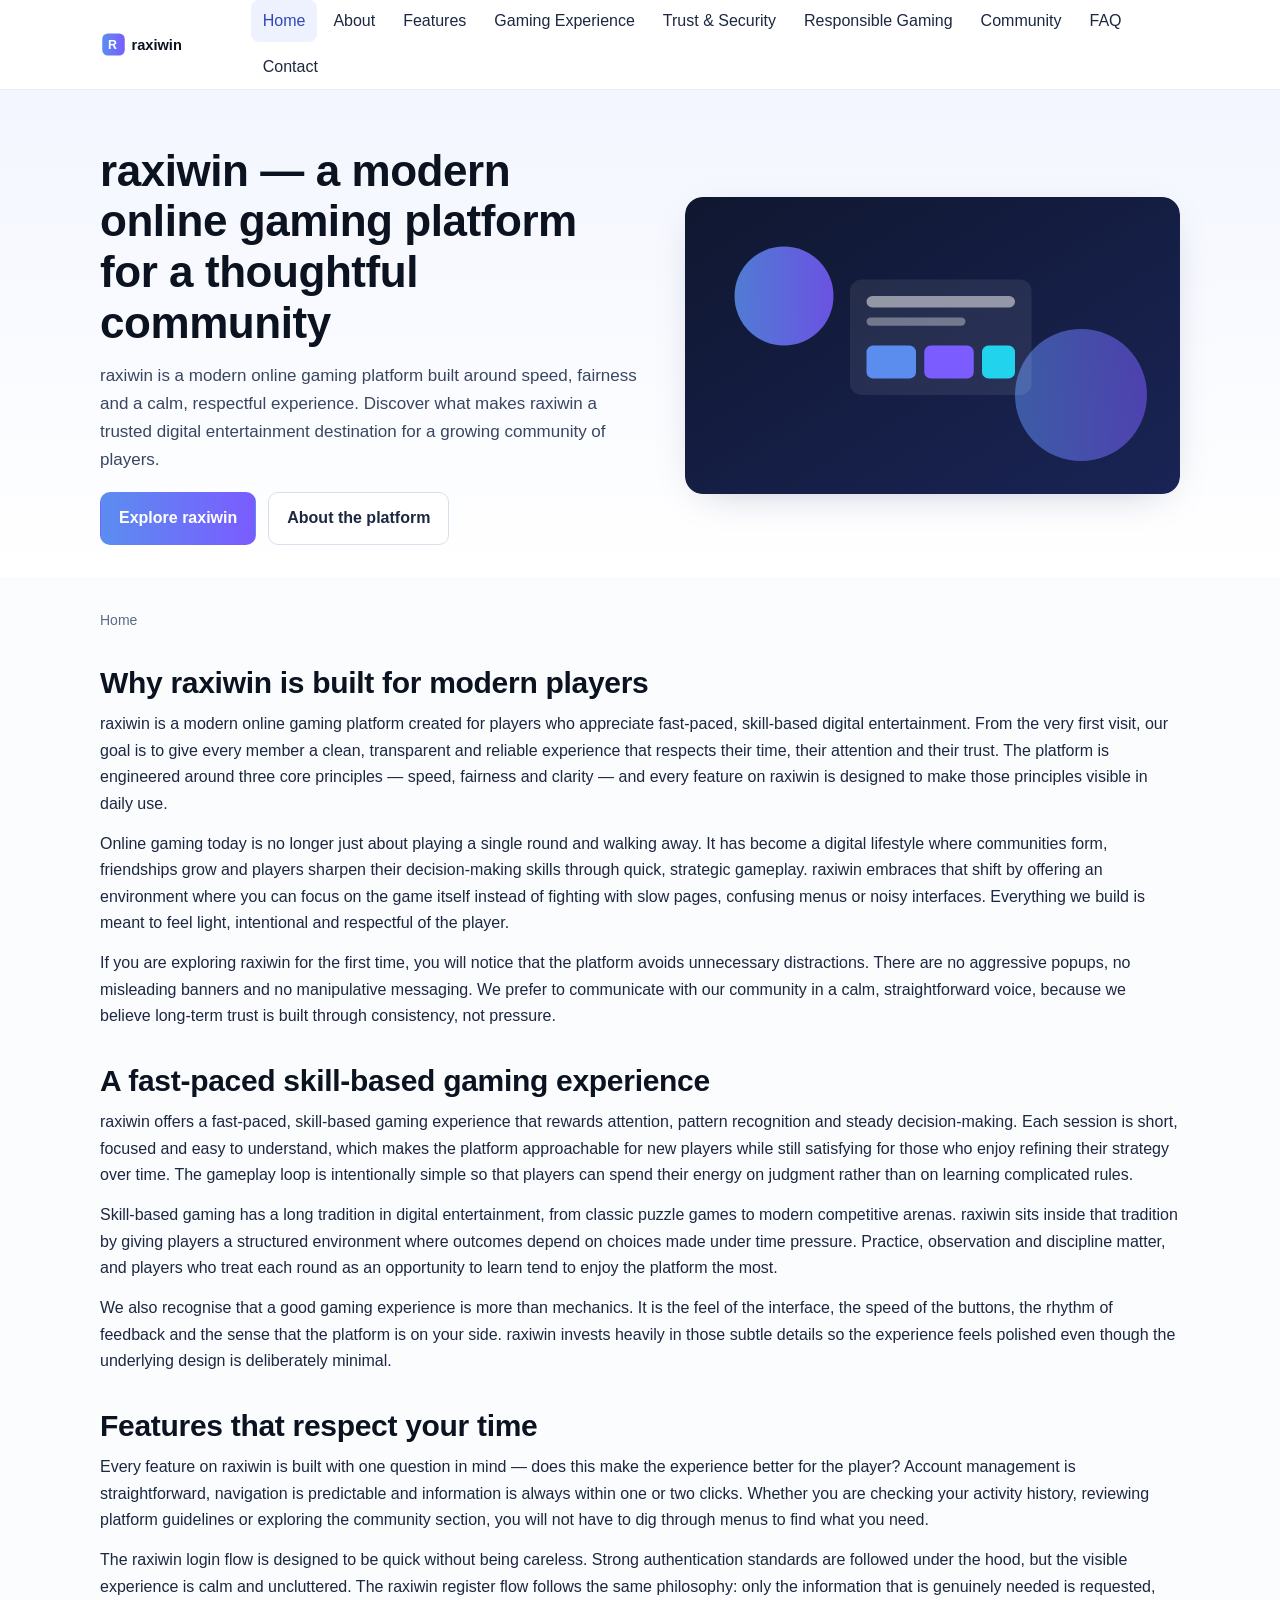
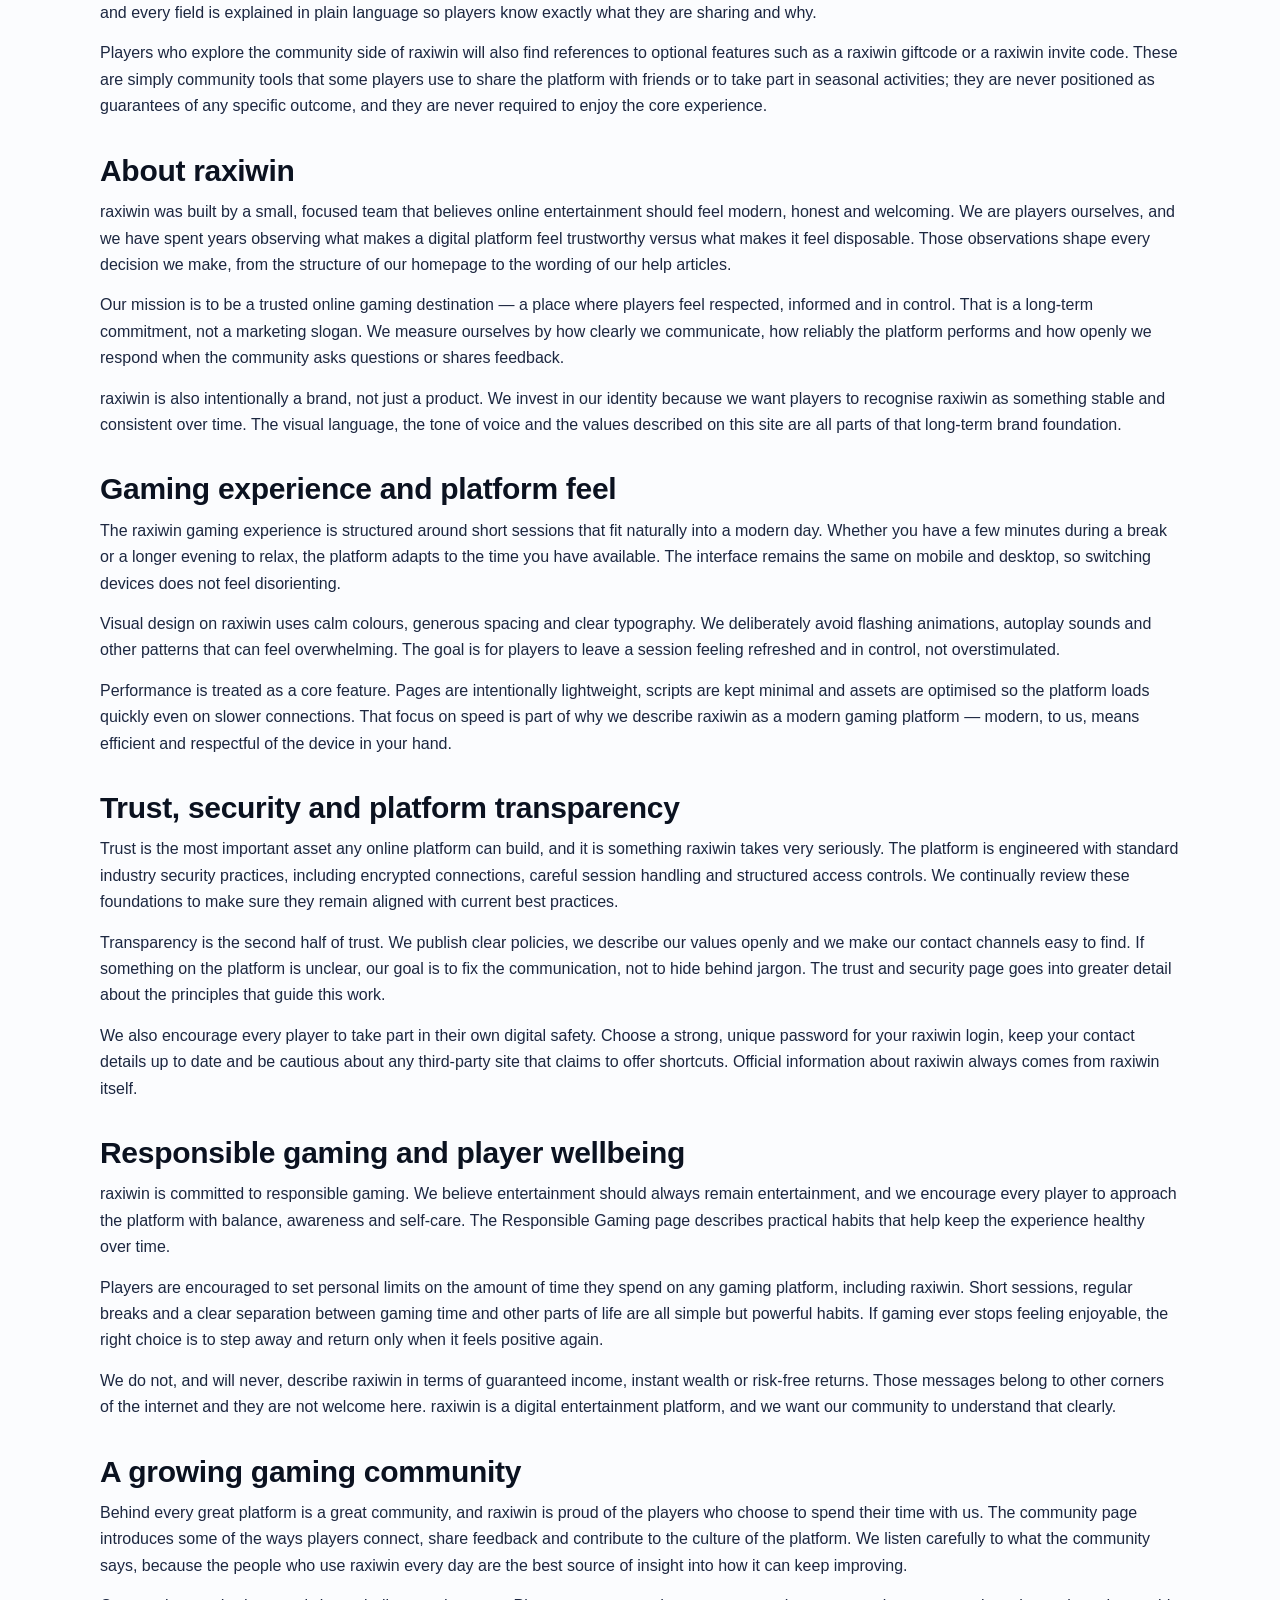
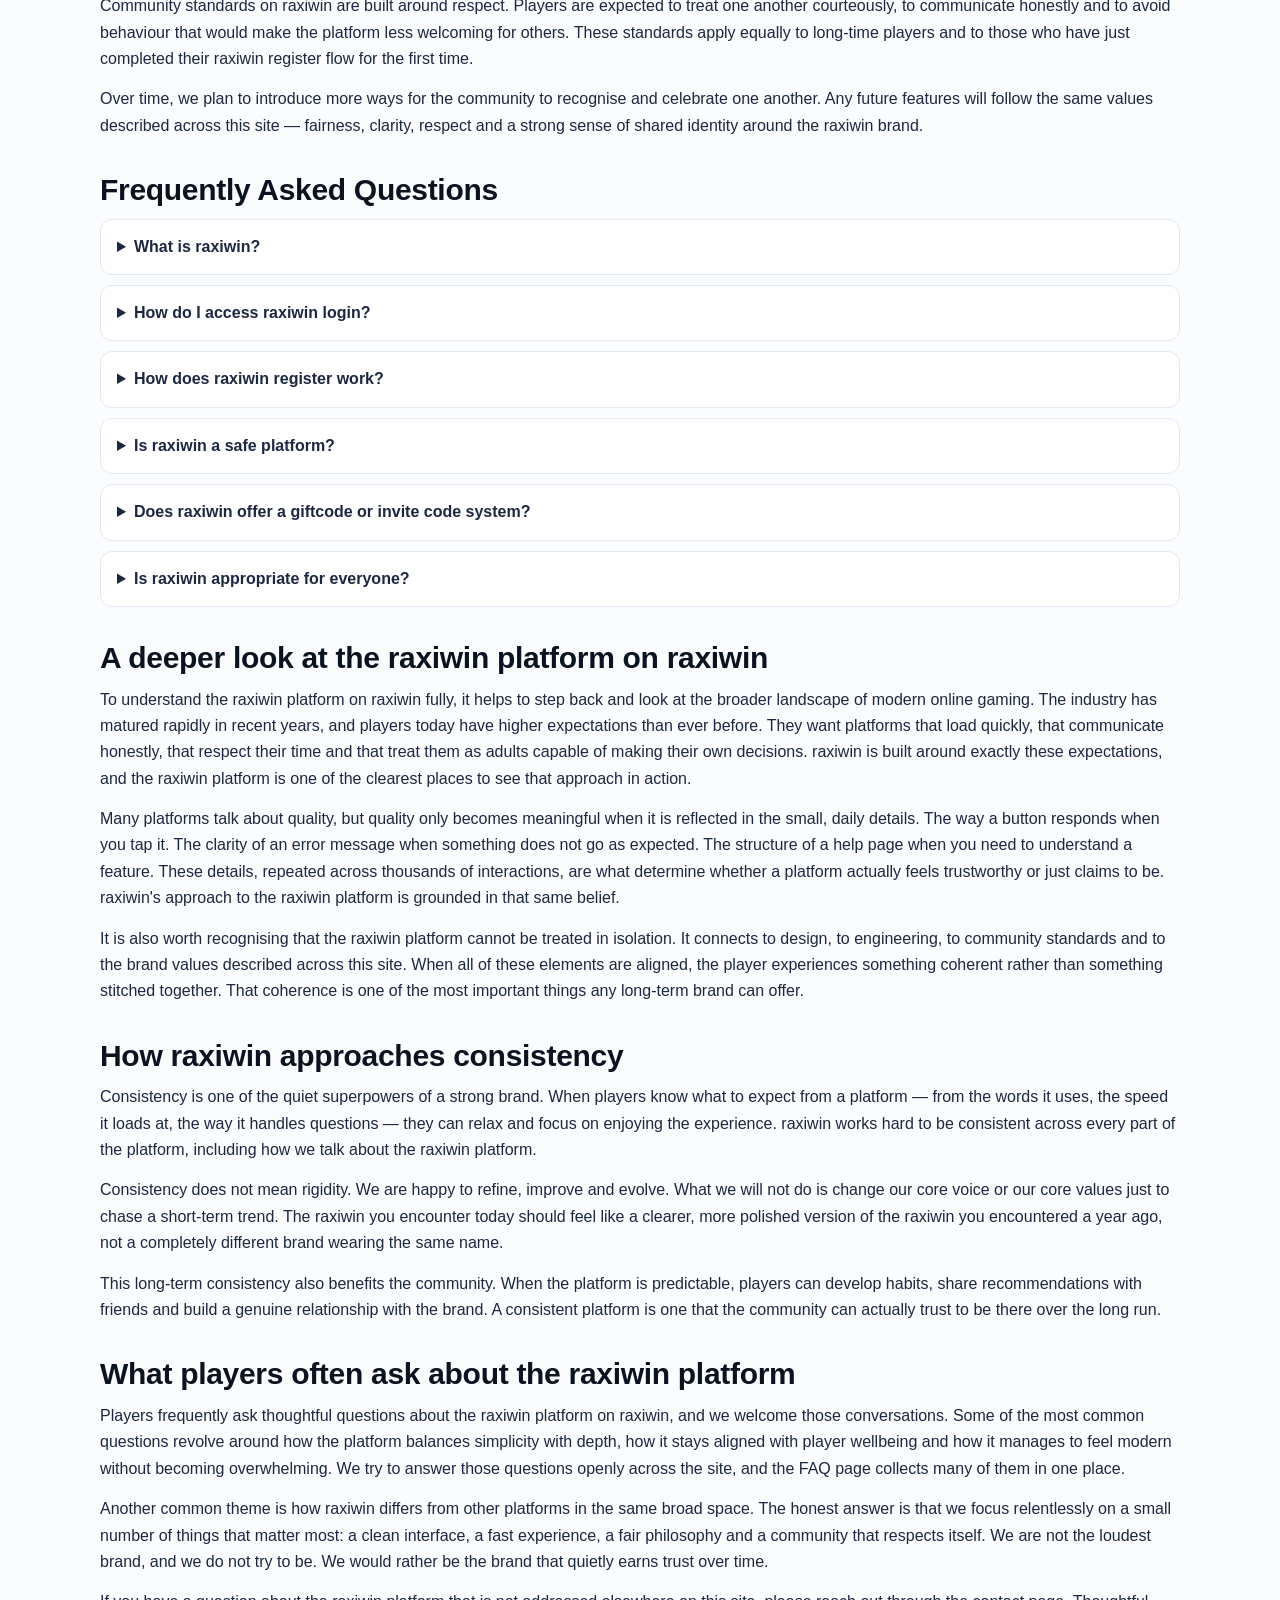
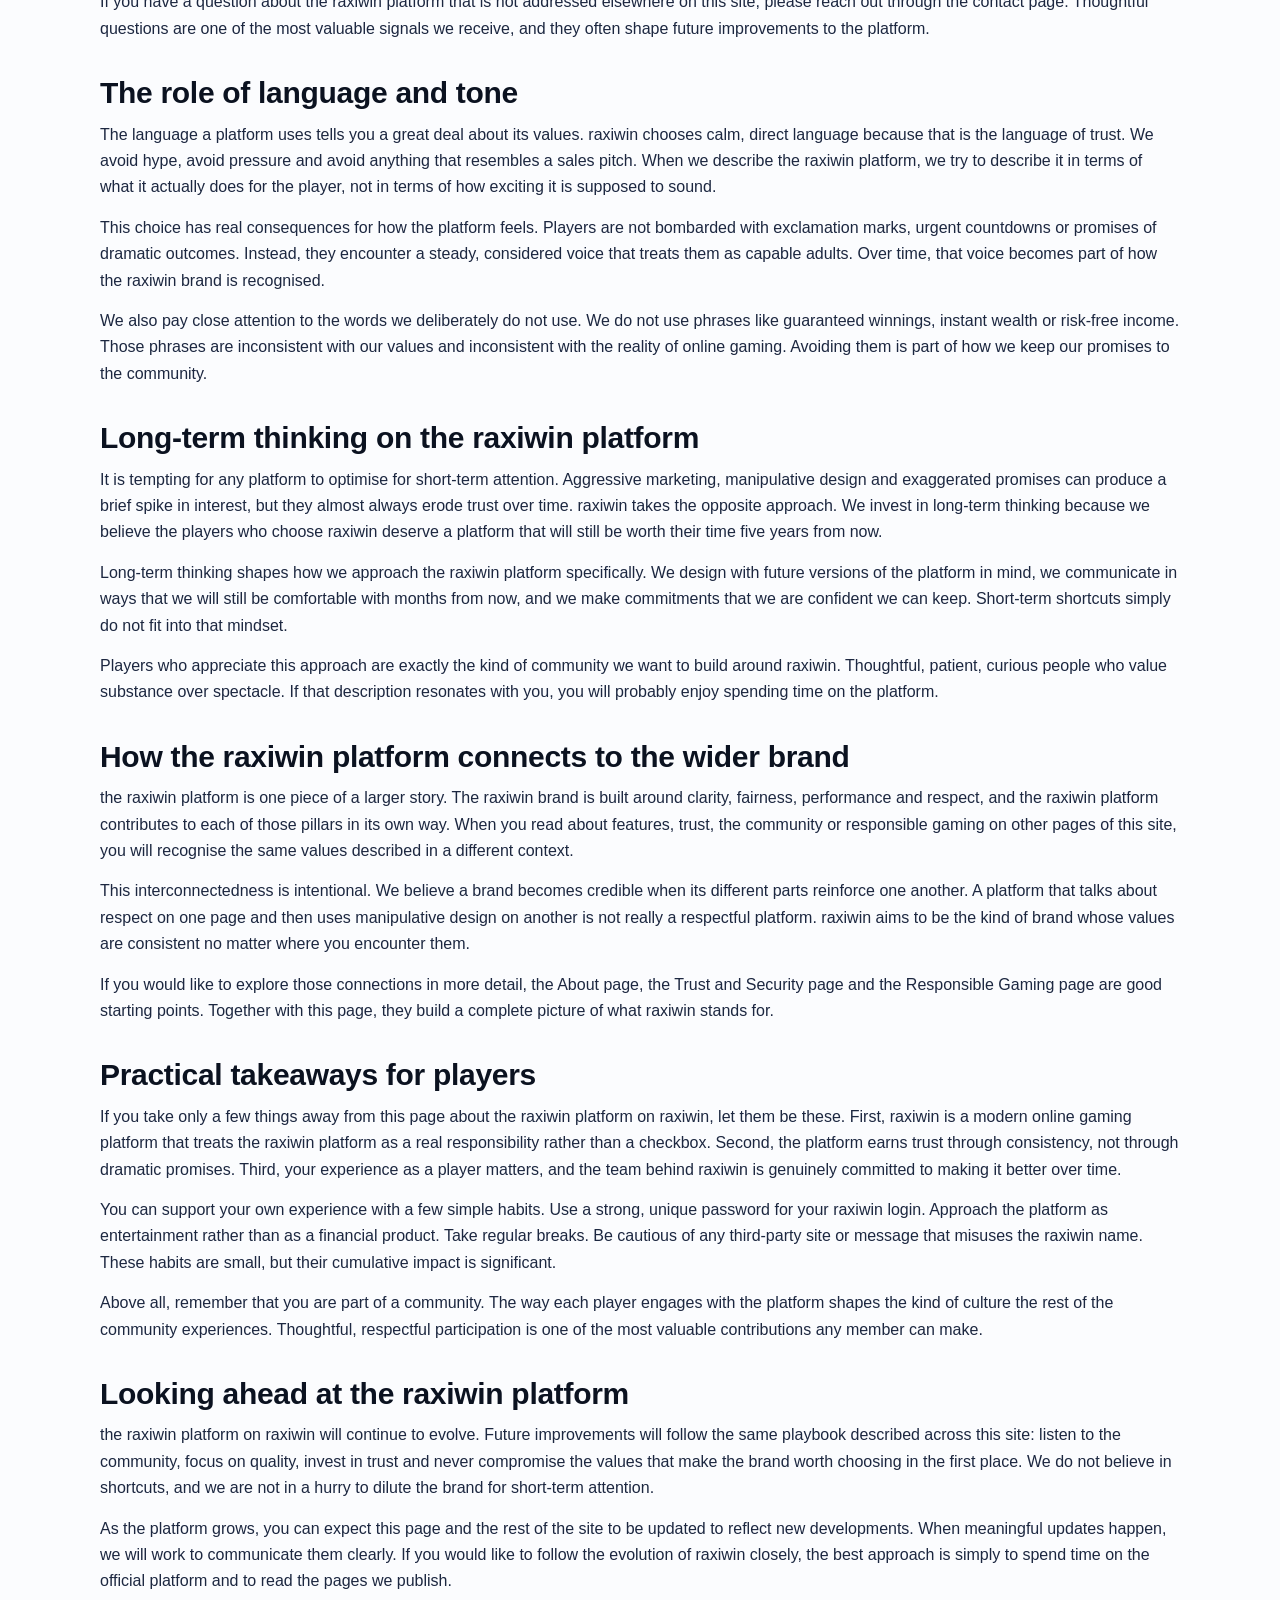
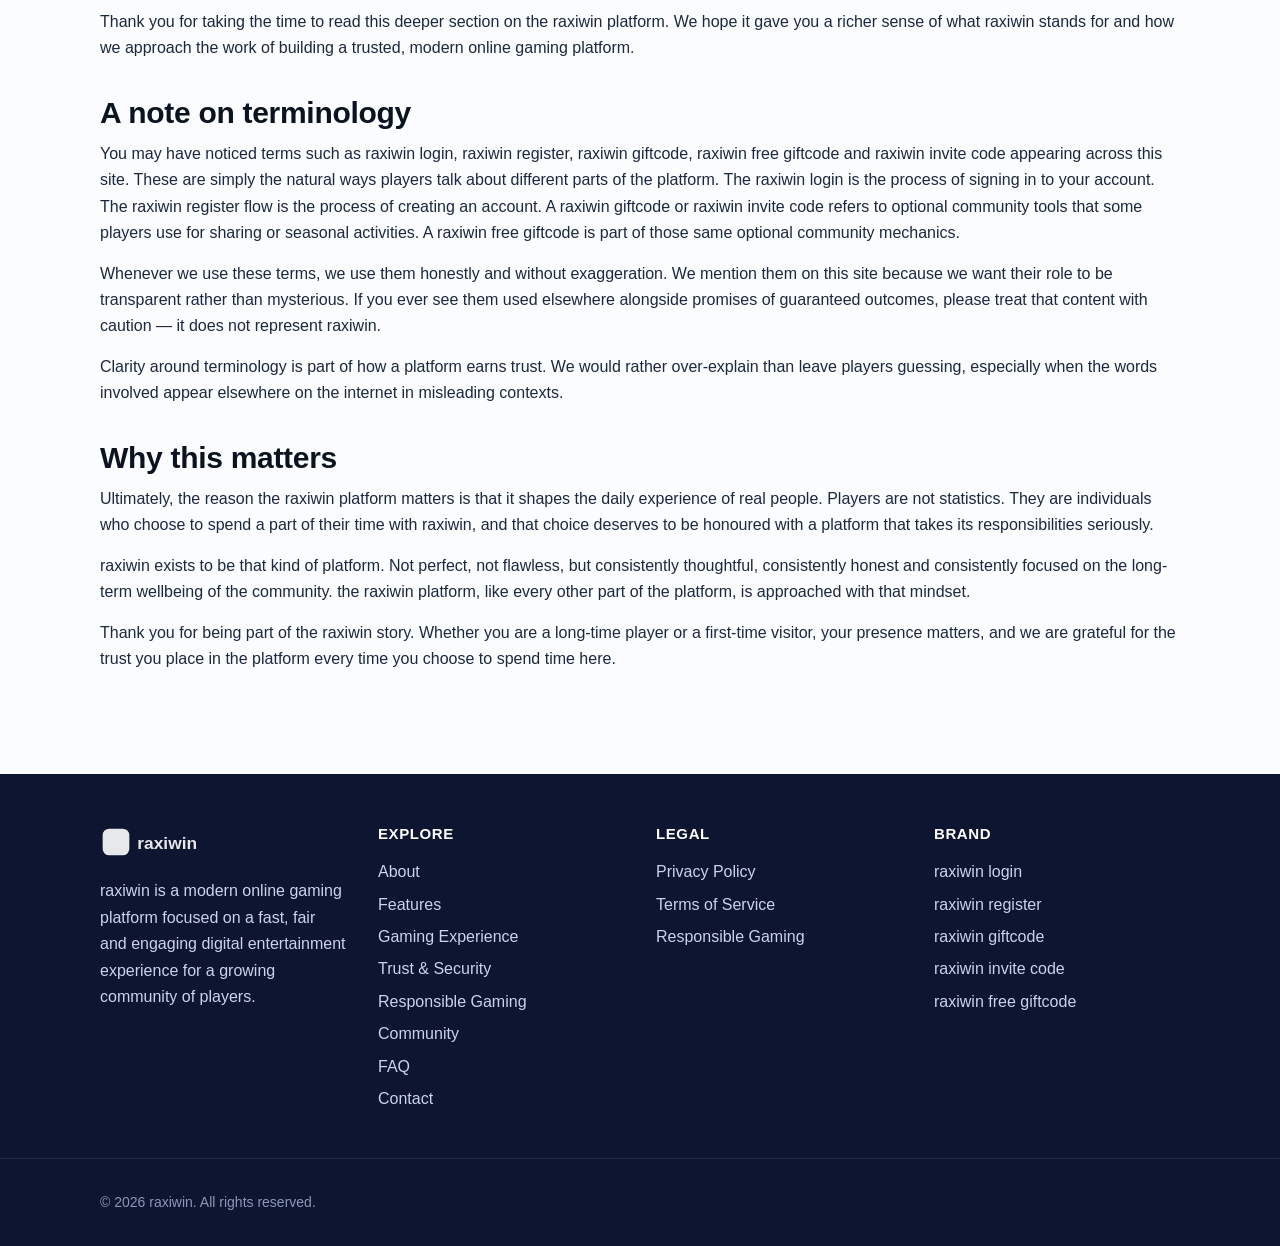
==== index.html @ 39956ffd "Add files via upload" ====
<!doctype html>
<html lang="en">
<head>
<meta charset="utf-8">
<title>raxiwin | Modern Online Gaming Platform & Trusted Community</title>
<meta name="description" content="raxiwin is a modern online gaming platform offering a fast, fair, skill-based digital entertainment experience for a growing community of players.">
<meta name="keywords" content="raxiwin, raxiwin login, raxiwin register, raxiwin free giftcode, raxiwin giftcode, raxiwin invite code">
<meta name="author" content="raxiwin">
<meta name="robots" content="index,follow,max-image-preview:large">
<meta name="theme-color" content="#5b8def">
<meta name="viewport" content="width=device-width,initial-scale=1,viewport-fit=cover">
<link rel="canonical" href="https://raxiwin-login.com/index.html">
<link rel="icon" type="image/svg+xml" href="/assets/favicon.svg">
<link rel="dns-prefetch" href="//raxiwin-login.com">
<link rel="preconnect" href="https://raxiwin-login.com" crossorigin>
<meta property="og:type" content="website">
<meta property="og:site_name" content="raxiwin">
<meta property="og:title" content="raxiwin | Modern Online Gaming Platform & Trusted Community">
<meta property="og:description" content="raxiwin is a modern online gaming platform offering a fast, fair, skill-based digital entertainment experience for a growing community of players.">
<meta property="og:url" content="https://raxiwin-login.com/index.html">
<meta property="og:image" content="https://raxiwin-login.com/assets/hero.svg">
<meta name="twitter:card" content="summary_large_image">
<meta name="twitter:title" content="raxiwin | Modern Online Gaming Platform & Trusted Community">
<meta name="twitter:description" content="raxiwin is a modern online gaming platform offering a fast, fair, skill-based digital entertainment experience for a growing community of players.">
<meta name="twitter:image" content="https://raxiwin-login.com/assets/hero.svg">
<link rel="stylesheet" href="/assets/style.css">
<script type="application/ld+json">{"@context":"https://schema.org","@type":"Organization","name":"raxiwin","url":"https://raxiwin-login.com","logo":"https://raxiwin-login.com/assets/logo.svg","sameAs":["https://raxiwin-login.com"]}</script>
<script type="application/ld+json">{"@context":"https://schema.org","@type":"WebSite","name":"raxiwin","url":"https://raxiwin-login.com"}</script>
<script type="application/ld+json">{"@context":"https://schema.org","@type":"WebPage","name":"raxiwin | Modern Online Gaming Platform & Trusted Community","url":"https://raxiwin-login.com/index.html","description":"raxiwin is a modern online gaming platform offering a fast, fair, skill-based digital entertainment experience for a growing community of players."}</script>
<script type="application/ld+json">{"@context":"https://schema.org","@type":"FAQPage","mainEntity":[{"@type":"Question","name":"What is raxiwin?","acceptedAnswer":{"@type":"Answer","text":"raxiwin is a modern online gaming platform that offers a fast-paced, skill-based digital entertainment experience for a growing community of players."}},{"@type":"Question","name":"How do I access raxiwin login?","acceptedAnswer":{"@type":"Answer","text":"The raxiwin login area is available from the official platform. Always make sure you are visiting the official raxiwin website and never share your login details with anyone."}},{"@type":"Question","name":"How does raxiwin register work?","acceptedAnswer":{"@type":"Answer","text":"The raxiwin register flow asks only for the information needed to create and protect your account. Each field is explained in plain language so you always know what you are sharing."}},{"@type":"Question","name":"Is raxiwin a safe platform?","acceptedAnswer":{"@type":"Answer","text":"raxiwin is built with standard industry security practices, encrypted connections and careful account handling. Our Trust and Security page describes these foundations in more detail."}},{"@type":"Question","name":"Does raxiwin offer a giftcode or invite code system?","acceptedAnswer":{"@type":"Answer","text":"Some community activities reference a raxiwin giftcode or raxiwin invite code. These are optional community tools and are never positioned as guarantees of any outcome."}},{"@type":"Question","name":"Is raxiwin appropriate for everyone?","acceptedAnswer":{"@type":"Answer","text":"raxiwin is intended for adult players who understand that online gaming is a form of entertainment. We strongly support responsible gaming habits."}}]}</script>
</head>
<body><a class="skip" href="#main">Skip to content</a>
<header class="hdr"><div class="wrap">
<a class="brand" href="/index.html" aria-label="raxiwin home"><img src="/assets/logo.svg" width="160" height="40" alt="raxiwin logo"></a>
<nav class="nav" aria-label="Primary"><input id="mtg" type="checkbox" aria-label="Toggle menu"><label for="mtg" class="mb" aria-hidden="true"><span></span><span></span><span></span></label><div class="links"><a href="/index.html" aria-current="page">Home</a><a href="/about.html">About</a><a href="/features.html">Features</a><a href="/gaming-experience.html">Gaming Experience</a><a href="/trust-security.html">Trust & Security</a><a href="/responsible-gaming.html">Responsible Gaming</a><a href="/community.html">Community</a><a href="/faq.html">FAQ</a><a href="/contact.html">Contact</a></div></nav>
</div></header><main id="main"><section class="hero"><div class="wrap hero-grid"><div><h1>raxiwin — a modern online gaming platform for a thoughtful community</h1><p>raxiwin is a modern online gaming platform built around speed, fairness and a calm, respectful experience. Discover what makes raxiwin a trusted digital entertainment destination for a growing community of players.</p><div class="cta"><a class="btn primary" href="/index.html">Explore raxiwin</a><a class="btn ghost" href="/about.html">About the platform</a></div></div><div class="hero-art"><img src="/assets/hero.svg" width="600" height="360" alt="raxiwin online gaming platform" loading="eager" fetchpriority="high"></div></div></section><section class="wrap content"><nav class="bc" aria-label="Breadcrumb"><a href="/index.html">Home</a></nav><script type="application/ld+json">{"@context":"https://schema.org","@type":"BreadcrumbList","itemListElement":[{"@type":"ListItem","position":1,"name":"Home","item":"https://raxiwin-login.com/index.html"}]}</script><h2>Why raxiwin is built for modern players</h2><p>raxiwin is a modern online gaming platform created for players who appreciate fast-paced, skill-based digital entertainment. From the very first visit, our goal is to give every member a clean, transparent and reliable experience that respects their time, their attention and their trust. The platform is engineered around three core principles — speed, fairness and clarity — and every feature on raxiwin is designed to make those principles visible in daily use.</p>
<p>Online gaming today is no longer just about playing a single round and walking away. It has become a digital lifestyle where communities form, friendships grow and players sharpen their decision-making skills through quick, strategic gameplay. raxiwin embraces that shift by offering an environment where you can focus on the game itself instead of fighting with slow pages, confusing menus or noisy interfaces. Everything we build is meant to feel light, intentional and respectful of the player.</p>
<p>If you are exploring raxiwin for the first time, you will notice that the platform avoids unnecessary distractions. There are no aggressive popups, no misleading banners and no manipulative messaging. We prefer to communicate with our community in a calm, straightforward voice, because we believe long-term trust is built through consistency, not pressure.</p><h2>A fast-paced skill-based gaming experience</h2><p>raxiwin offers a fast-paced, skill-based gaming experience that rewards attention, pattern recognition and steady decision-making. Each session is short, focused and easy to understand, which makes the platform approachable for new players while still satisfying for those who enjoy refining their strategy over time. The gameplay loop is intentionally simple so that players can spend their energy on judgment rather than on learning complicated rules.</p>
<p>Skill-based gaming has a long tradition in digital entertainment, from classic puzzle games to modern competitive arenas. raxiwin sits inside that tradition by giving players a structured environment where outcomes depend on choices made under time pressure. Practice, observation and discipline matter, and players who treat each round as an opportunity to learn tend to enjoy the platform the most.</p>
<p>We also recognise that a good gaming experience is more than mechanics. It is the feel of the interface, the speed of the buttons, the rhythm of feedback and the sense that the platform is on your side. raxiwin invests heavily in those subtle details so the experience feels polished even though the underlying design is deliberately minimal.</p><h2>Features that respect your time</h2><p>Every feature on raxiwin is built with one question in mind — does this make the experience better for the player? Account management is straightforward, navigation is predictable and information is always within one or two clicks. Whether you are checking your activity history, reviewing platform guidelines or exploring the community section, you will not have to dig through menus to find what you need.</p>
<p>The raxiwin login flow is designed to be quick without being careless. Strong authentication standards are followed under the hood, but the visible experience is calm and uncluttered. The raxiwin register flow follows the same philosophy: only the information that is genuinely needed is requested, and every field is explained in plain language so players know exactly what they are sharing and why.</p>
<p>Players who explore the community side of raxiwin will also find references to optional features such as a raxiwin giftcode or a raxiwin invite code. These are simply community tools that some players use to share the platform with friends or to take part in seasonal activities; they are never positioned as guarantees of any specific outcome, and they are never required to enjoy the core experience.</p><h2>About raxiwin</h2><p>raxiwin was built by a small, focused team that believes online entertainment should feel modern, honest and welcoming. We are players ourselves, and we have spent years observing what makes a digital platform feel trustworthy versus what makes it feel disposable. Those observations shape every decision we make, from the structure of our homepage to the wording of our help articles.</p>
<p>Our mission is to be a trusted online gaming destination — a place where players feel respected, informed and in control. That is a long-term commitment, not a marketing slogan. We measure ourselves by how clearly we communicate, how reliably the platform performs and how openly we respond when the community asks questions or shares feedback.</p>
<p>raxiwin is also intentionally a brand, not just a product. We invest in our identity because we want players to recognise raxiwin as something stable and consistent over time. The visual language, the tone of voice and the values described on this site are all parts of that long-term brand foundation.</p><h2>Gaming experience and platform feel</h2><p>The raxiwin gaming experience is structured around short sessions that fit naturally into a modern day. Whether you have a few minutes during a break or a longer evening to relax, the platform adapts to the time you have available. The interface remains the same on mobile and desktop, so switching devices does not feel disorienting.</p>
<p>Visual design on raxiwin uses calm colours, generous spacing and clear typography. We deliberately avoid flashing animations, autoplay sounds and other patterns that can feel overwhelming. The goal is for players to leave a session feeling refreshed and in control, not overstimulated.</p>
<p>Performance is treated as a core feature. Pages are intentionally lightweight, scripts are kept minimal and assets are optimised so the platform loads quickly even on slower connections. That focus on speed is part of why we describe raxiwin as a modern gaming platform — modern, to us, means efficient and respectful of the device in your hand.</p><h2>Trust, security and platform transparency</h2><p>Trust is the most important asset any online platform can build, and it is something raxiwin takes very seriously. The platform is engineered with standard industry security practices, including encrypted connections, careful session handling and structured access controls. We continually review these foundations to make sure they remain aligned with current best practices.</p>
<p>Transparency is the second half of trust. We publish clear policies, we describe our values openly and we make our contact channels easy to find. If something on the platform is unclear, our goal is to fix the communication, not to hide behind jargon. The trust and security page goes into greater detail about the principles that guide this work.</p>
<p>We also encourage every player to take part in their own digital safety. Choose a strong, unique password for your raxiwin login, keep your contact details up to date and be cautious about any third-party site that claims to offer shortcuts. Official information about raxiwin always comes from raxiwin itself.</p><h2>Responsible gaming and player wellbeing</h2><p>raxiwin is committed to responsible gaming. We believe entertainment should always remain entertainment, and we encourage every player to approach the platform with balance, awareness and self-care. The Responsible Gaming page describes practical habits that help keep the experience healthy over time.</p>
<p>Players are encouraged to set personal limits on the amount of time they spend on any gaming platform, including raxiwin. Short sessions, regular breaks and a clear separation between gaming time and other parts of life are all simple but powerful habits. If gaming ever stops feeling enjoyable, the right choice is to step away and return only when it feels positive again.</p>
<p>We do not, and will never, describe raxiwin in terms of guaranteed income, instant wealth or risk-free returns. Those messages belong to other corners of the internet and they are not welcome here. raxiwin is a digital entertainment platform, and we want our community to understand that clearly.</p><h2>A growing gaming community</h2><p>Behind every great platform is a great community, and raxiwin is proud of the players who choose to spend their time with us. The community page introduces some of the ways players connect, share feedback and contribute to the culture of the platform. We listen carefully to what the community says, because the people who use raxiwin every day are the best source of insight into how it can keep improving.</p>
<p>Community standards on raxiwin are built around respect. Players are expected to treat one another courteously, to communicate honestly and to avoid behaviour that would make the platform less welcoming for others. These standards apply equally to long-time players and to those who have just completed their raxiwin register flow for the first time.</p>
<p>Over time, we plan to introduce more ways for the community to recognise and celebrate one another. Any future features will follow the same values described across this site — fairness, clarity, respect and a strong sense of shared identity around the raxiwin brand.</p><h2>Frequently Asked Questions</h2><div class="faq"><details><summary>What is raxiwin?</summary><p>raxiwin is a modern online gaming platform that offers a fast-paced, skill-based digital entertainment experience for a growing community of players.</p></details><details><summary>How do I access raxiwin login?</summary><p>The raxiwin login area is available from the official platform. Always make sure you are visiting the official raxiwin website and never share your login details with anyone.</p></details><details><summary>How does raxiwin register work?</summary><p>The raxiwin register flow asks only for the information needed to create and protect your account. Each field is explained in plain language so you always know what you are sharing.</p></details><details><summary>Is raxiwin a safe platform?</summary><p>raxiwin is built with standard industry security practices, encrypted connections and careful account handling. Our Trust and Security page describes these foundations in more detail.</p></details><details><summary>Does raxiwin offer a giftcode or invite code system?</summary><p>Some community activities reference a raxiwin giftcode or raxiwin invite code. These are optional community tools and are never positioned as guarantees of any outcome.</p></details><details><summary>Is raxiwin appropriate for everyone?</summary><p>raxiwin is intended for adult players who understand that online gaming is a form of entertainment. We strongly support responsible gaming habits.</p></details></div><h2>A deeper look at the raxiwin platform on raxiwin</h2><p>To understand the raxiwin platform on raxiwin fully, it helps to step back and look at the broader landscape of modern online gaming. The industry has matured rapidly in recent years, and players today have higher expectations than ever before. They want platforms that load quickly, that communicate honestly, that respect their time and that treat them as adults capable of making their own decisions. raxiwin is built around exactly these expectations, and the raxiwin platform is one of the clearest places to see that approach in action.</p>
<p>Many platforms talk about quality, but quality only becomes meaningful when it is reflected in the small, daily details. The way a button responds when you tap it. The clarity of an error message when something does not go as expected. The structure of a help page when you need to understand a feature. These details, repeated across thousands of interactions, are what determine whether a platform actually feels trustworthy or just claims to be. raxiwin's approach to the raxiwin platform is grounded in that same belief.</p>
<p>It is also worth recognising that the raxiwin platform cannot be treated in isolation. It connects to design, to engineering, to community standards and to the brand values described across this site. When all of these elements are aligned, the player experiences something coherent rather than something stitched together. That coherence is one of the most important things any long-term brand can offer.</p>
<h2>How raxiwin approaches consistency</h2><p>Consistency is one of the quiet superpowers of a strong brand. When players know what to expect from a platform — from the words it uses, the speed it loads at, the way it handles questions — they can relax and focus on enjoying the experience. raxiwin works hard to be consistent across every part of the platform, including how we talk about the raxiwin platform.</p>
<p>Consistency does not mean rigidity. We are happy to refine, improve and evolve. What we will not do is change our core voice or our core values just to chase a short-term trend. The raxiwin you encounter today should feel like a clearer, more polished version of the raxiwin you encountered a year ago, not a completely different brand wearing the same name.</p>
<p>This long-term consistency also benefits the community. When the platform is predictable, players can develop habits, share recommendations with friends and build a genuine relationship with the brand. A consistent platform is one that the community can actually trust to be there over the long run.</p>
<h2>What players often ask about the raxiwin platform</h2><p>Players frequently ask thoughtful questions about the raxiwin platform on raxiwin, and we welcome those conversations. Some of the most common questions revolve around how the platform balances simplicity with depth, how it stays aligned with player wellbeing and how it manages to feel modern without becoming overwhelming. We try to answer those questions openly across the site, and the FAQ page collects many of them in one place.</p>
<p>Another common theme is how raxiwin differs from other platforms in the same broad space. The honest answer is that we focus relentlessly on a small number of things that matter most: a clean interface, a fast experience, a fair philosophy and a community that respects itself. We are not the loudest brand, and we do not try to be. We would rather be the brand that quietly earns trust over time.</p>
<p>If you have a question about the raxiwin platform that is not addressed elsewhere on this site, please reach out through the contact page. Thoughtful questions are one of the most valuable signals we receive, and they often shape future improvements to the platform.</p>
<h2>The role of language and tone</h2><p>The language a platform uses tells you a great deal about its values. raxiwin chooses calm, direct language because that is the language of trust. We avoid hype, avoid pressure and avoid anything that resembles a sales pitch. When we describe the raxiwin platform, we try to describe it in terms of what it actually does for the player, not in terms of how exciting it is supposed to sound.</p>
<p>This choice has real consequences for how the platform feels. Players are not bombarded with exclamation marks, urgent countdowns or promises of dramatic outcomes. Instead, they encounter a steady, considered voice that treats them as capable adults. Over time, that voice becomes part of how the raxiwin brand is recognised.</p>
<p>We also pay close attention to the words we deliberately do not use. We do not use phrases like guaranteed winnings, instant wealth or risk-free income. Those phrases are inconsistent with our values and inconsistent with the reality of online gaming. Avoiding them is part of how we keep our promises to the community.</p>
<h2>Long-term thinking on the raxiwin platform</h2><p>It is tempting for any platform to optimise for short-term attention. Aggressive marketing, manipulative design and exaggerated promises can produce a brief spike in interest, but they almost always erode trust over time. raxiwin takes the opposite approach. We invest in long-term thinking because we believe the players who choose raxiwin deserve a platform that will still be worth their time five years from now.</p>
<p>Long-term thinking shapes how we approach the raxiwin platform specifically. We design with future versions of the platform in mind, we communicate in ways that we will still be comfortable with months from now, and we make commitments that we are confident we can keep. Short-term shortcuts simply do not fit into that mindset.</p>
<p>Players who appreciate this approach are exactly the kind of community we want to build around raxiwin. Thoughtful, patient, curious people who value substance over spectacle. If that description resonates with you, you will probably enjoy spending time on the platform.</p>
<h2>How the raxiwin platform connects to the wider brand</h2><p>the raxiwin platform is one piece of a larger story. The raxiwin brand is built around clarity, fairness, performance and respect, and the raxiwin platform contributes to each of those pillars in its own way. When you read about features, trust, the community or responsible gaming on other pages of this site, you will recognise the same values described in a different context.</p>
<p>This interconnectedness is intentional. We believe a brand becomes credible when its different parts reinforce one another. A platform that talks about respect on one page and then uses manipulative design on another is not really a respectful platform. raxiwin aims to be the kind of brand whose values are consistent no matter where you encounter them.</p>
<p>If you would like to explore those connections in more detail, the About page, the Trust and Security page and the Responsible Gaming page are good starting points. Together with this page, they build a complete picture of what raxiwin stands for.</p>
<h2>Practical takeaways for players</h2><p>If you take only a few things away from this page about the raxiwin platform on raxiwin, let them be these. First, raxiwin is a modern online gaming platform that treats the raxiwin platform as a real responsibility rather than a checkbox. Second, the platform earns trust through consistency, not through dramatic promises. Third, your experience as a player matters, and the team behind raxiwin is genuinely committed to making it better over time.</p>
<p>You can support your own experience with a few simple habits. Use a strong, unique password for your raxiwin login. Approach the platform as entertainment rather than as a financial product. Take regular breaks. Be cautious of any third-party site or message that misuses the raxiwin name. These habits are small, but their cumulative impact is significant.</p>
<p>Above all, remember that you are part of a community. The way each player engages with the platform shapes the kind of culture the rest of the community experiences. Thoughtful, respectful participation is one of the most valuable contributions any member can make.</p>
<h2>Looking ahead at the raxiwin platform</h2><p>the raxiwin platform on raxiwin will continue to evolve. Future improvements will follow the same playbook described across this site: listen to the community, focus on quality, invest in trust and never compromise the values that make the brand worth choosing in the first place. We do not believe in shortcuts, and we are not in a hurry to dilute the brand for short-term attention.</p>
<p>As the platform grows, you can expect this page and the rest of the site to be updated to reflect new developments. When meaningful updates happen, we will work to communicate them clearly. If you would like to follow the evolution of raxiwin closely, the best approach is simply to spend time on the official platform and to read the pages we publish.</p>
<p>Thank you for taking the time to read this deeper section on the raxiwin platform. We hope it gave you a richer sense of what raxiwin stands for and how we approach the work of building a trusted, modern online gaming platform.</p>
<h2>A note on terminology</h2><p>You may have noticed terms such as raxiwin login, raxiwin register, raxiwin giftcode, raxiwin free giftcode and raxiwin invite code appearing across this site. These are simply the natural ways players talk about different parts of the platform. The raxiwin login is the process of signing in to your account. The raxiwin register flow is the process of creating an account. A raxiwin giftcode or raxiwin invite code refers to optional community tools that some players use for sharing or seasonal activities. A raxiwin free giftcode is part of those same optional community mechanics.</p>
<p>Whenever we use these terms, we use them honestly and without exaggeration. We mention them on this site because we want their role to be transparent rather than mysterious. If you ever see them used elsewhere alongside promises of guaranteed outcomes, please treat that content with caution — it does not represent raxiwin.</p>
<p>Clarity around terminology is part of how a platform earns trust. We would rather over-explain than leave players guessing, especially when the words involved appear elsewhere on the internet in misleading contexts.</p>
<h2>Why this matters</h2><p>Ultimately, the reason the raxiwin platform matters is that it shapes the daily experience of real people. Players are not statistics. They are individuals who choose to spend a part of their time with raxiwin, and that choice deserves to be honoured with a platform that takes its responsibilities seriously.</p>
<p>raxiwin exists to be that kind of platform. Not perfect, not flawless, but consistently thoughtful, consistently honest and consistently focused on the long-term wellbeing of the community. the raxiwin platform, like every other part of the platform, is approached with that mindset.</p>
<p>Thank you for being part of the raxiwin story. Whether you are a long-time player or a first-time visitor, your presence matters, and we are grateful for the trust you place in the platform every time you choose to spend time here.</p></section></main><footer class="ftr"><div class="wrap">
<div class="fcol"><img src="/assets/logo.svg" width="160" height="40" alt="raxiwin logo"><p>raxiwin is a modern online gaming platform focused on a fast, fair and engaging digital entertainment experience for a growing community of players.</p></div>
<div class="fcol"><h3>Explore</h3><ul><li><a href="/about.html">About</a></li><li><a href="/features.html">Features</a></li><li><a href="/gaming-experience.html">Gaming Experience</a></li><li><a href="/trust-security.html">Trust & Security</a></li><li><a href="/responsible-gaming.html">Responsible Gaming</a></li><li><a href="/community.html">Community</a></li><li><a href="/faq.html">FAQ</a></li><li><a href="/contact.html">Contact</a></li></ul></div>
<div class="fcol"><h3>Legal</h3><ul><li><a href="/privacy.html">Privacy Policy</a></li><li><a href="/terms.html">Terms of Service</a></li><li><a href="/responsible-gaming.html">Responsible Gaming</a></li></ul></div>
<div class="fcol"><h3>Brand</h3><ul><li>raxiwin login</li><li>raxiwin register</li><li>raxiwin giftcode</li><li>raxiwin invite code</li><li>raxiwin free giftcode</li></ul></div>
</div><div class="cpy"><div class="wrap"><p>© <span id="y">2026</span> raxiwin. All rights reserved.</p></div></div></footer>
<script src="/assets/app.js" defer></script>
</body></html>
---- assets/style.css ----
*{box-sizing:border-box}html{-webkit-text-size-adjust:100%}body{margin:0;font:16px/1.65 -apple-system,BlinkMacSystemFont,"Segoe UI",Roboto,Helvetica,Arial,sans-serif;color:#0b1220;background:#fbfcfe}
.wrap{max-width:1120px;margin:0 auto;padding:0 20px}
a{color:#3057d3;text-decoration:none}a:hover{text-decoration:underline}
img,svg{max-width:100%;height:auto;display:block}
.skip{position:absolute;left:-9999px;top:0}.skip:focus{left:8px;top:8px;background:#fff;padding:8px 12px;border:2px solid #5b8def;border-radius:8px;z-index:100}
.hdr{position:sticky;top:0;background:#fffffff2;backdrop-filter:saturate(180%) blur(8px);border-bottom:1px solid #e8ecf3;z-index:50}
.hdr .wrap{display:flex;align-items:center;justify-content:space-between;min-height:64px;gap:16px}
.brand img{width:140px;height:auto}
.nav .links{display:flex;flex-wrap:wrap;gap:4px}
.nav a{padding:8px 12px;border-radius:8px;color:#1c2740;font-weight:500}
.nav a[aria-current="page"]{background:#eef2ff;color:#3046b8}
.nav a:hover{background:#f1f4fa;text-decoration:none}
#mtg{display:none}.mb{display:none}
@media(max-width:860px){.mb{display:flex;flex-direction:column;gap:5px;cursor:pointer;padding:8px;border:1px solid #e2e7f0;border-radius:8px}.mb span{width:22px;height:2px;background:#1c2740;display:block}.nav .links{display:none;position:absolute;left:0;right:0;top:64px;background:#fff;border-bottom:1px solid #e8ecf3;flex-direction:column;padding:12px 20px}#mtg:checked~.links{display:flex}}
.hero{background:linear-gradient(180deg,#f3f6ff 0,#fff 100%);padding:56px 0 32px}
.hero-grid{display:grid;grid-template-columns:1.1fr 1fr;gap:40px;align-items:center}
@media(max-width:860px){.hero-grid{grid-template-columns:1fr}}
.hero h1{font-size:clamp(28px,4vw,44px);line-height:1.15;margin:0 0 14px;letter-spacing:-.01em}
.hero p{font-size:17px;color:#3a4660;margin:0 0 14px}
.cta{display:flex;gap:12px;flex-wrap:wrap;margin-top:18px}
.btn{display:inline-block;padding:12px 18px;border-radius:10px;font-weight:600;border:1px solid transparent}
.btn.primary{background:linear-gradient(90deg,#5b8def,#7a5cff);color:#fff}
.btn.primary:hover{filter:brightness(1.05);text-decoration:none}
.btn.ghost{background:#fff;border-color:#d8dfee;color:#1c2740}
.btn.ghost:hover{background:#f4f7fd;text-decoration:none}
.hero-art img{width:100%;height:auto;border-radius:18px;box-shadow:0 10px 40px -20px rgba(20,30,80,.35)}
.content{padding:24px 20px 56px}
.content h2{font-size:clamp(22px,2.4vw,30px);margin:32px 0 10px;line-height:1.25;letter-spacing:-.01em}
.content p{margin:0 0 14px;color:#1c2740}
.bc{font-size:14px;color:#5c6a85;margin:8px 0 18px}
.bc a{color:#5c6a85}
.faq details{border:1px solid #e3e8f2;border-radius:12px;padding:14px 16px;margin:10px 0;background:#fff}
.faq summary{cursor:pointer;font-weight:600;color:#1c2740}
.faq p{margin:10px 0 0;color:#3a4660}
.ftr{background:#0e1530;color:#cbd3eb;padding:48px 0 0;margin-top:32px}
.ftr .wrap{display:grid;grid-template-columns:repeat(4,1fr);gap:32px}
@media(max-width:860px){.ftr .wrap{grid-template-columns:1fr 1fr}.ftr .wrap>.fcol:first-child{grid-column:1/-1}}
.ftr h3{color:#fff;font-size:15px;letter-spacing:.04em;text-transform:uppercase;margin:0 0 12px}
.ftr a{color:#cbd3eb}.ftr a:hover{color:#fff}
.ftr ul{list-style:none;padding:0;margin:0}.ftr li{margin:6px 0}
.ftr img{filter:brightness(0) invert(1);opacity:.9}
.cpy{border-top:1px solid #1d2747;margin-top:40px;padding:18px 0;font-size:14px;color:#8c97b8}
.grid3{display:grid;grid-template-columns:repeat(3,1fr);gap:18px;margin:18px 0}
@media(max-width:860px){.grid3{grid-template-columns:1fr}}
.card{background:#fff;border:1px solid #e6ebf5;border-radius:14px;padding:18px}
.card h3{margin:0 0 6px;font-size:18px}
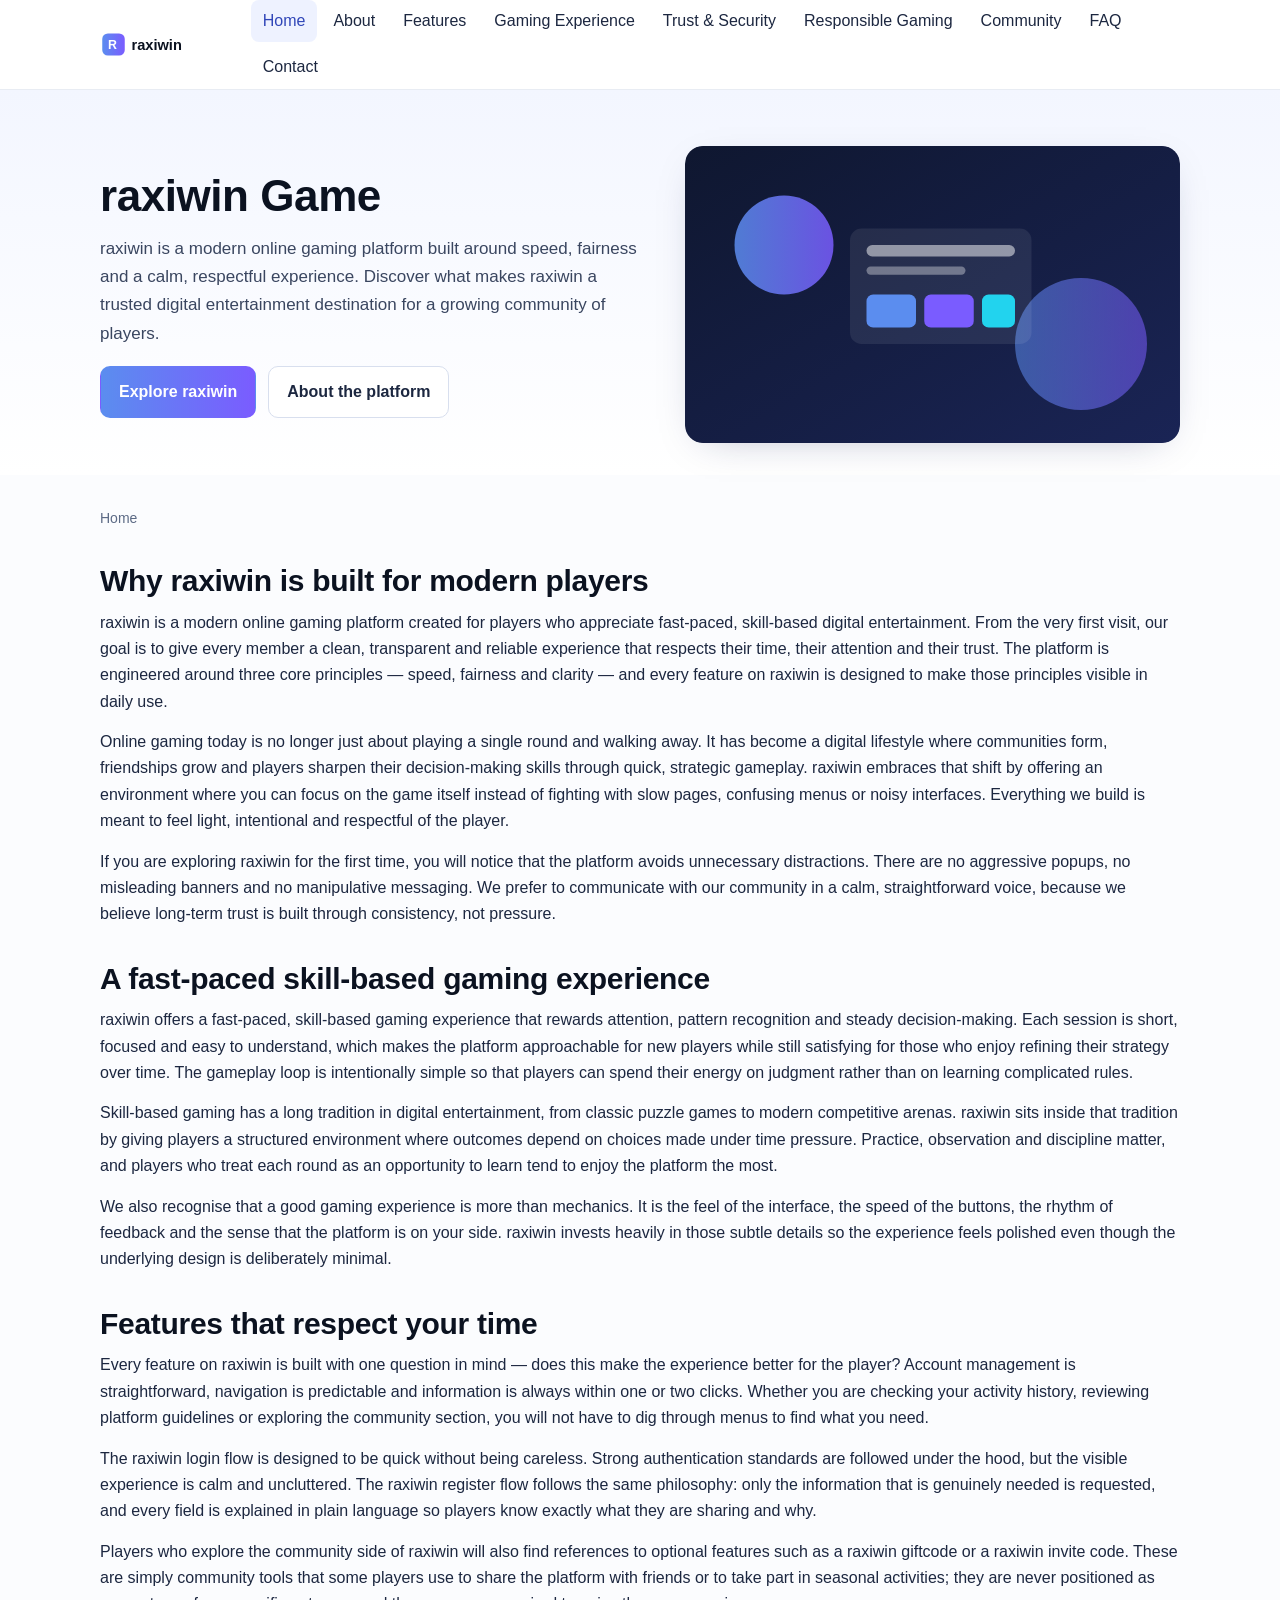
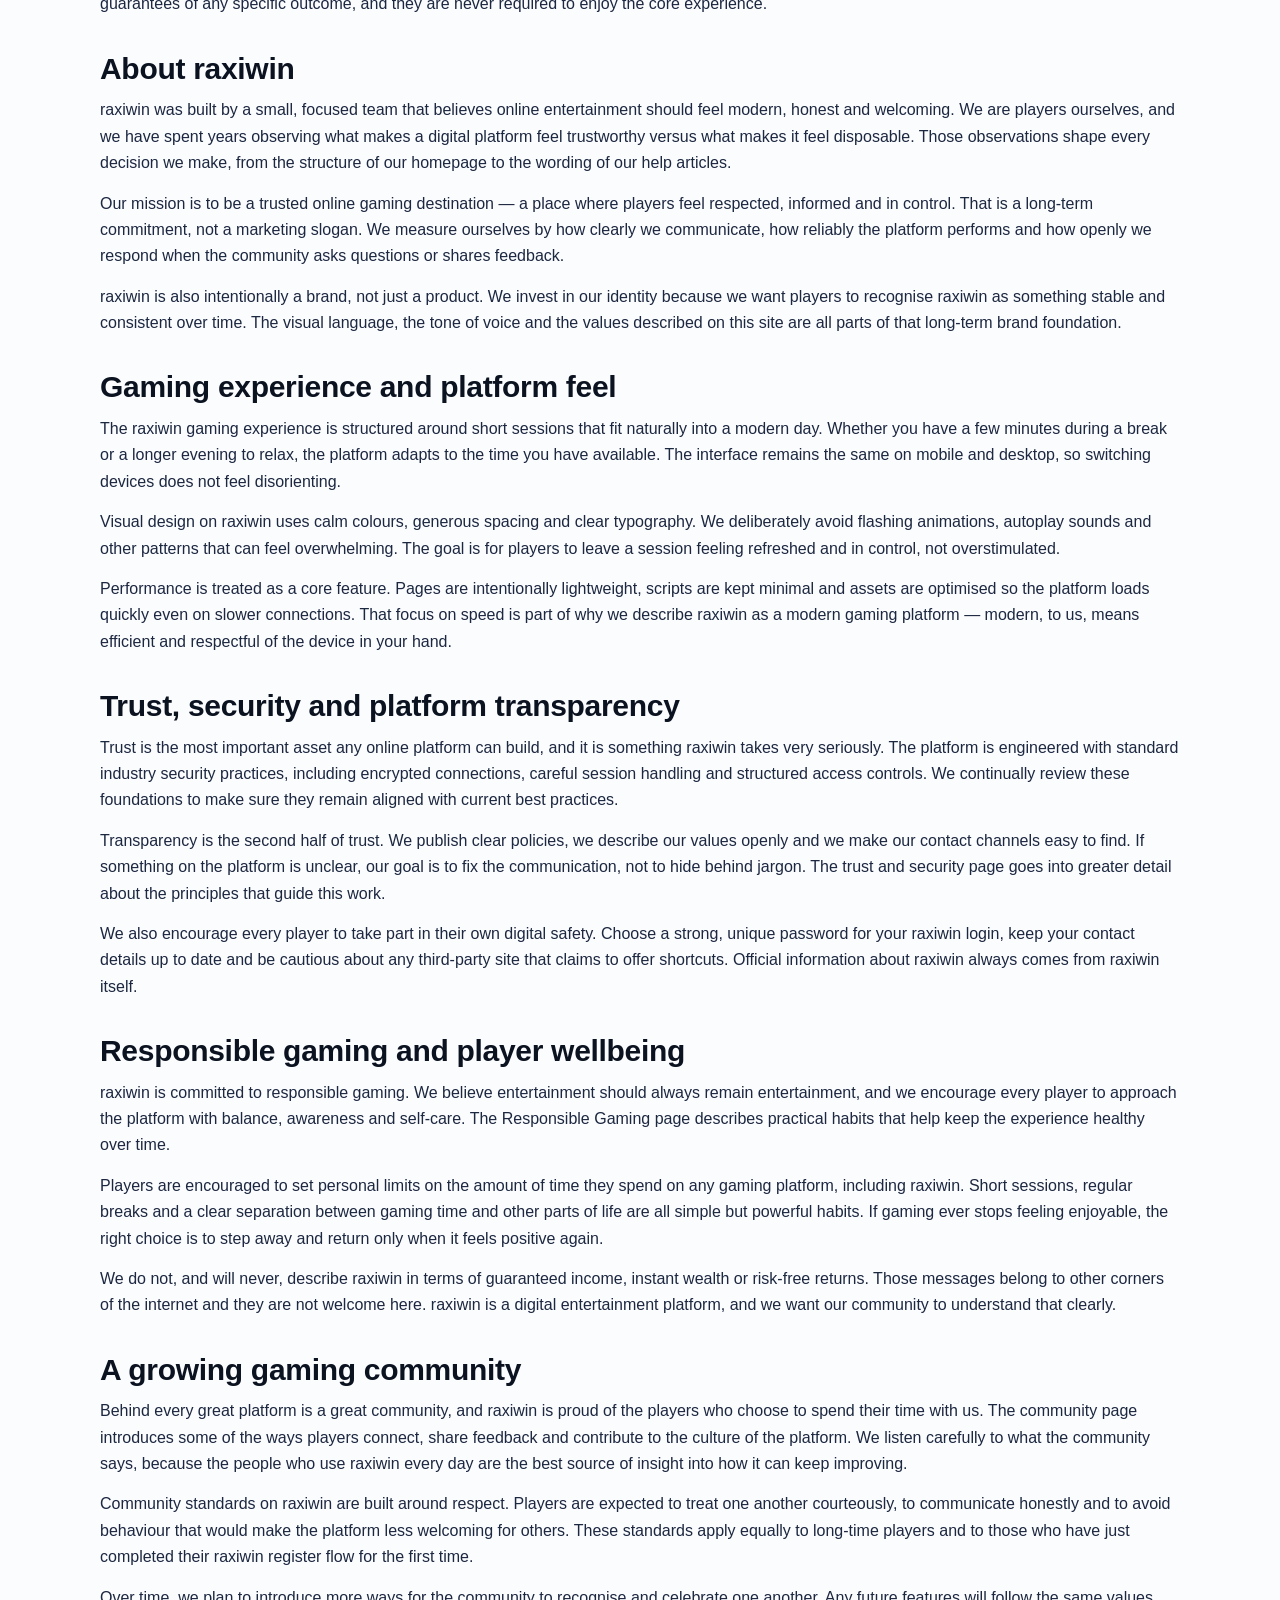
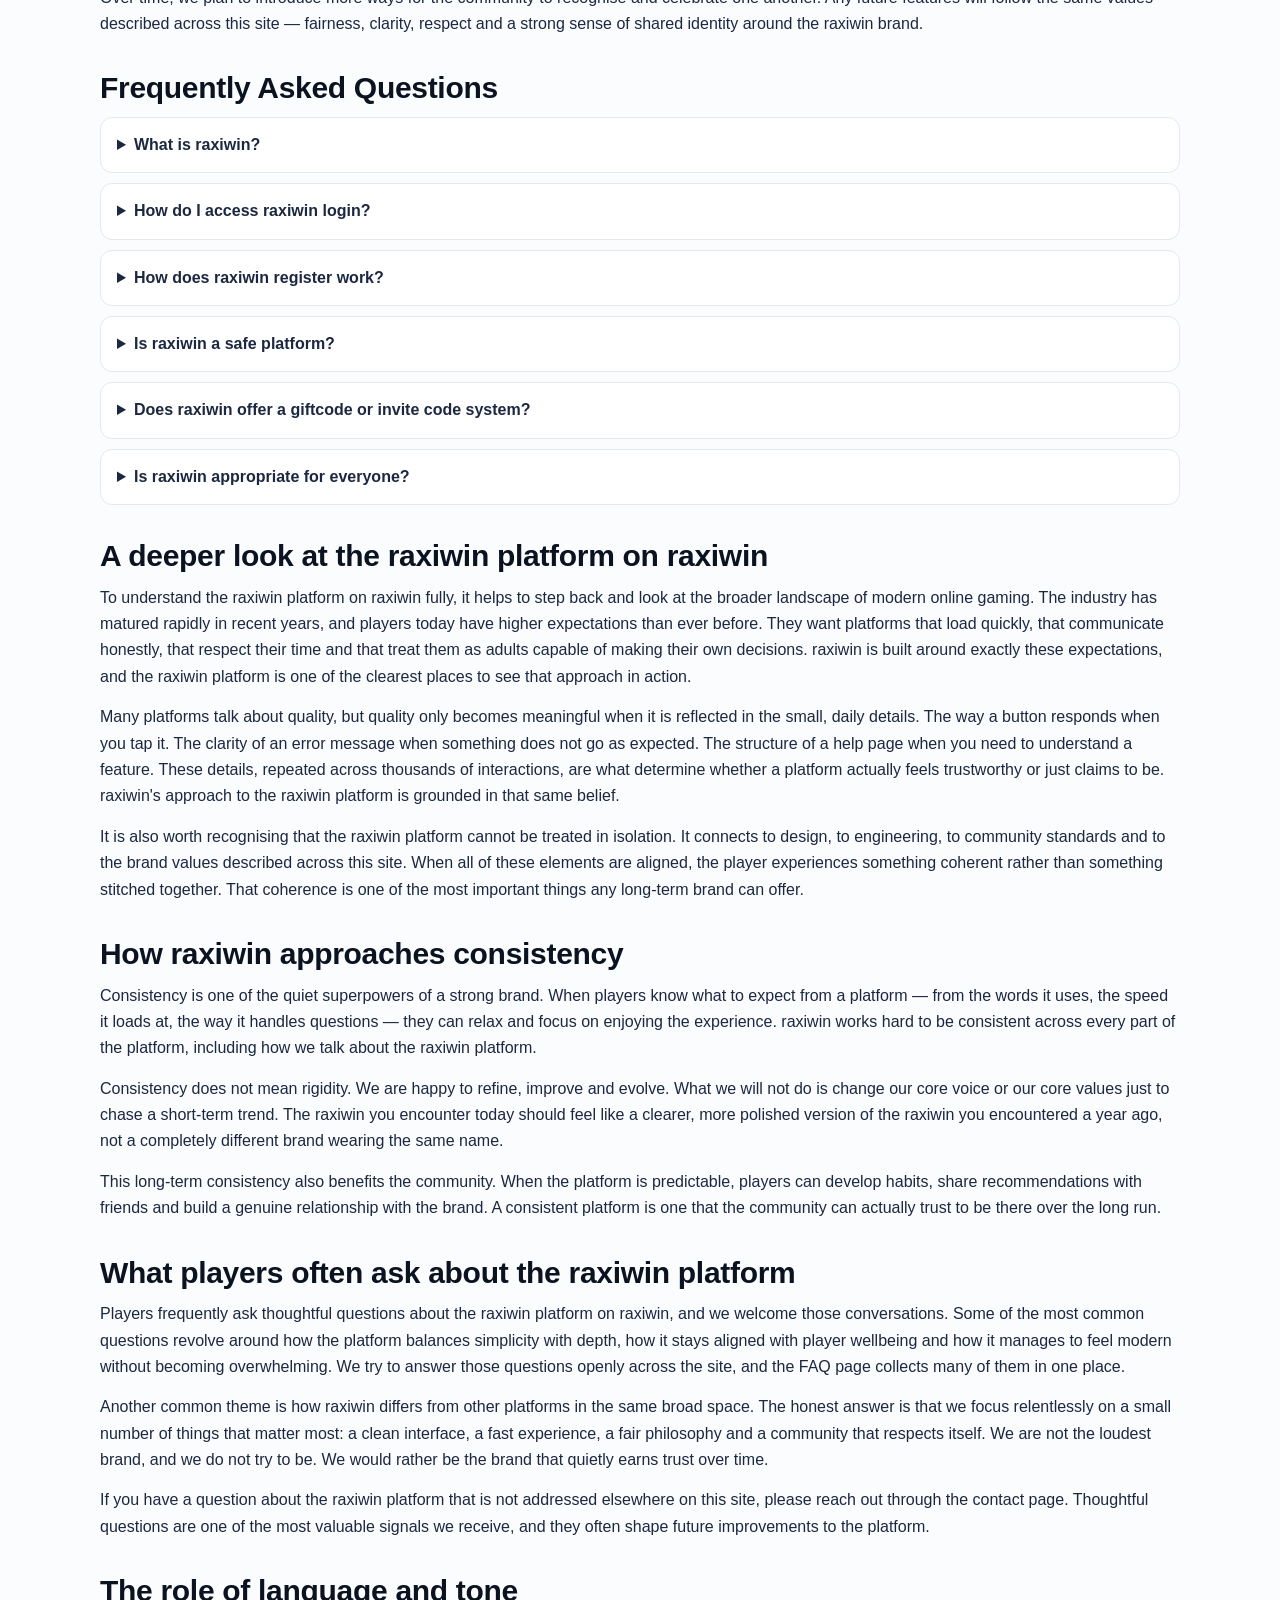
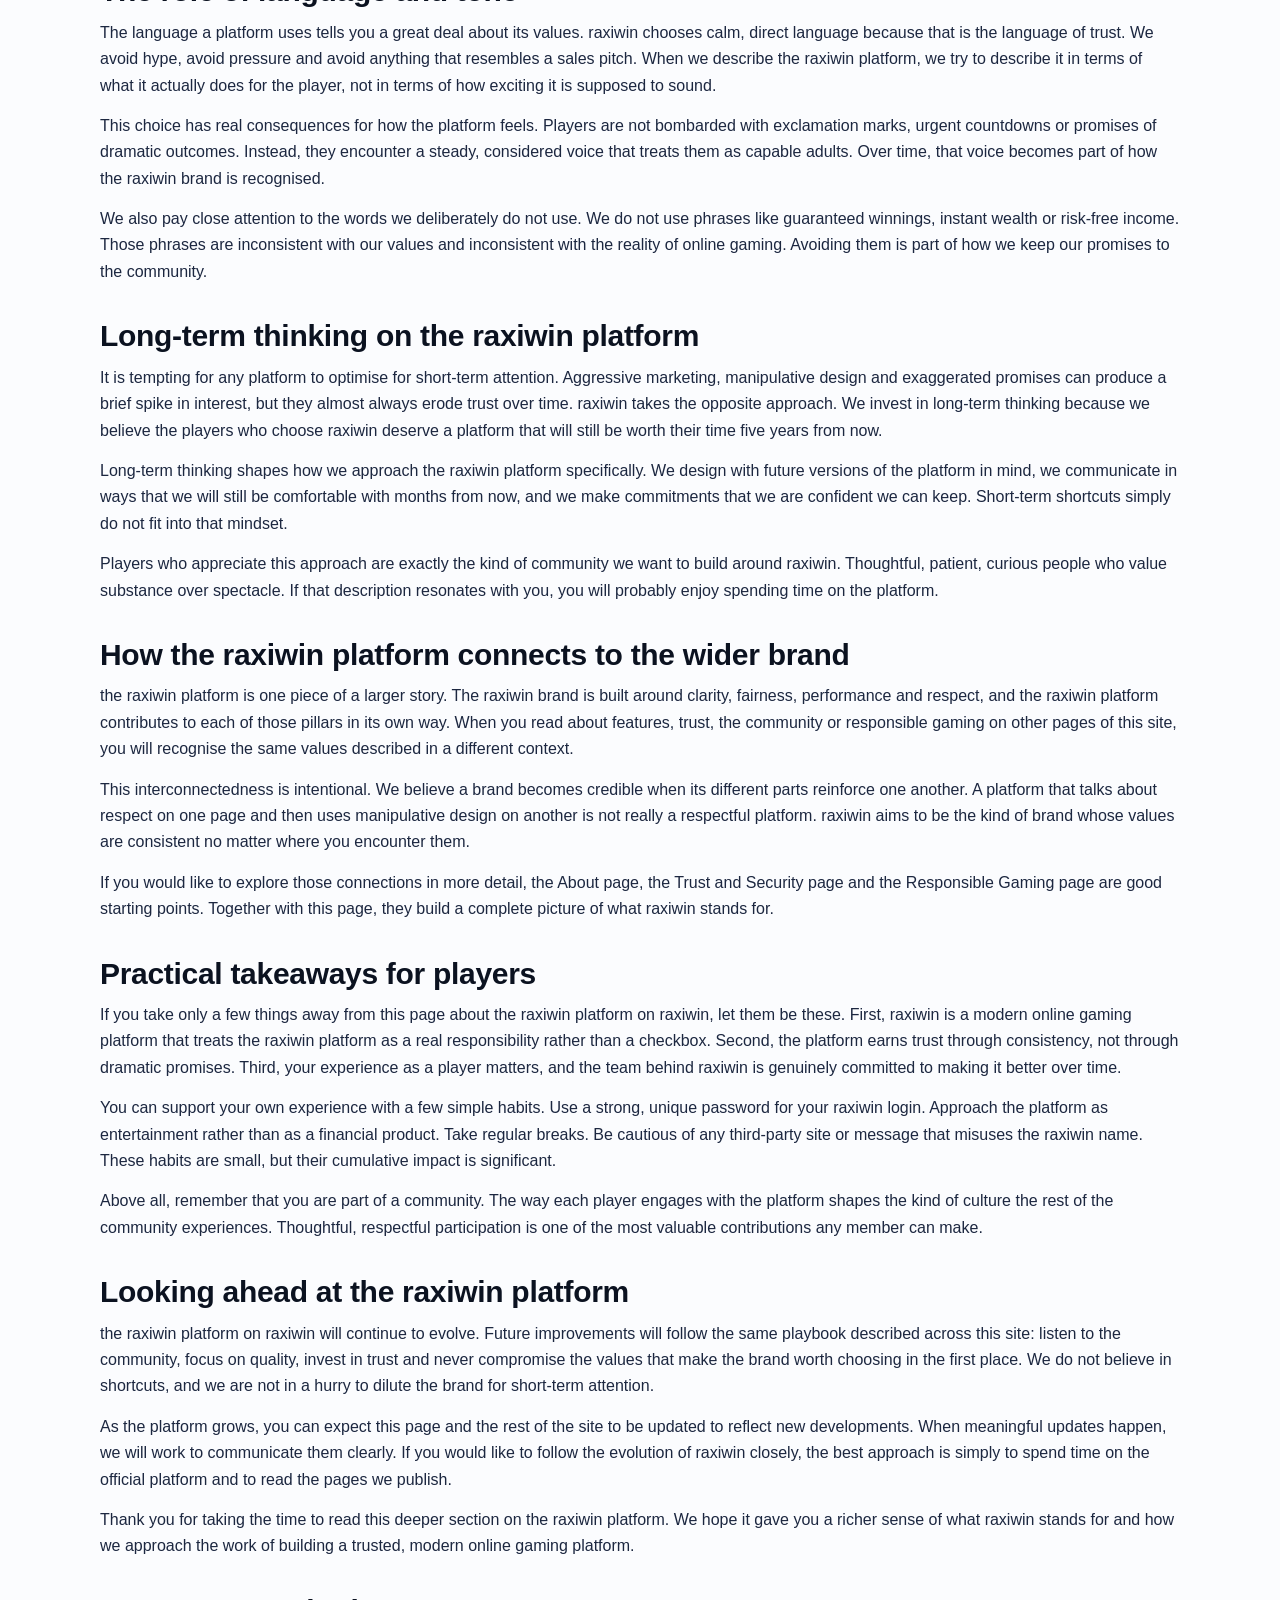
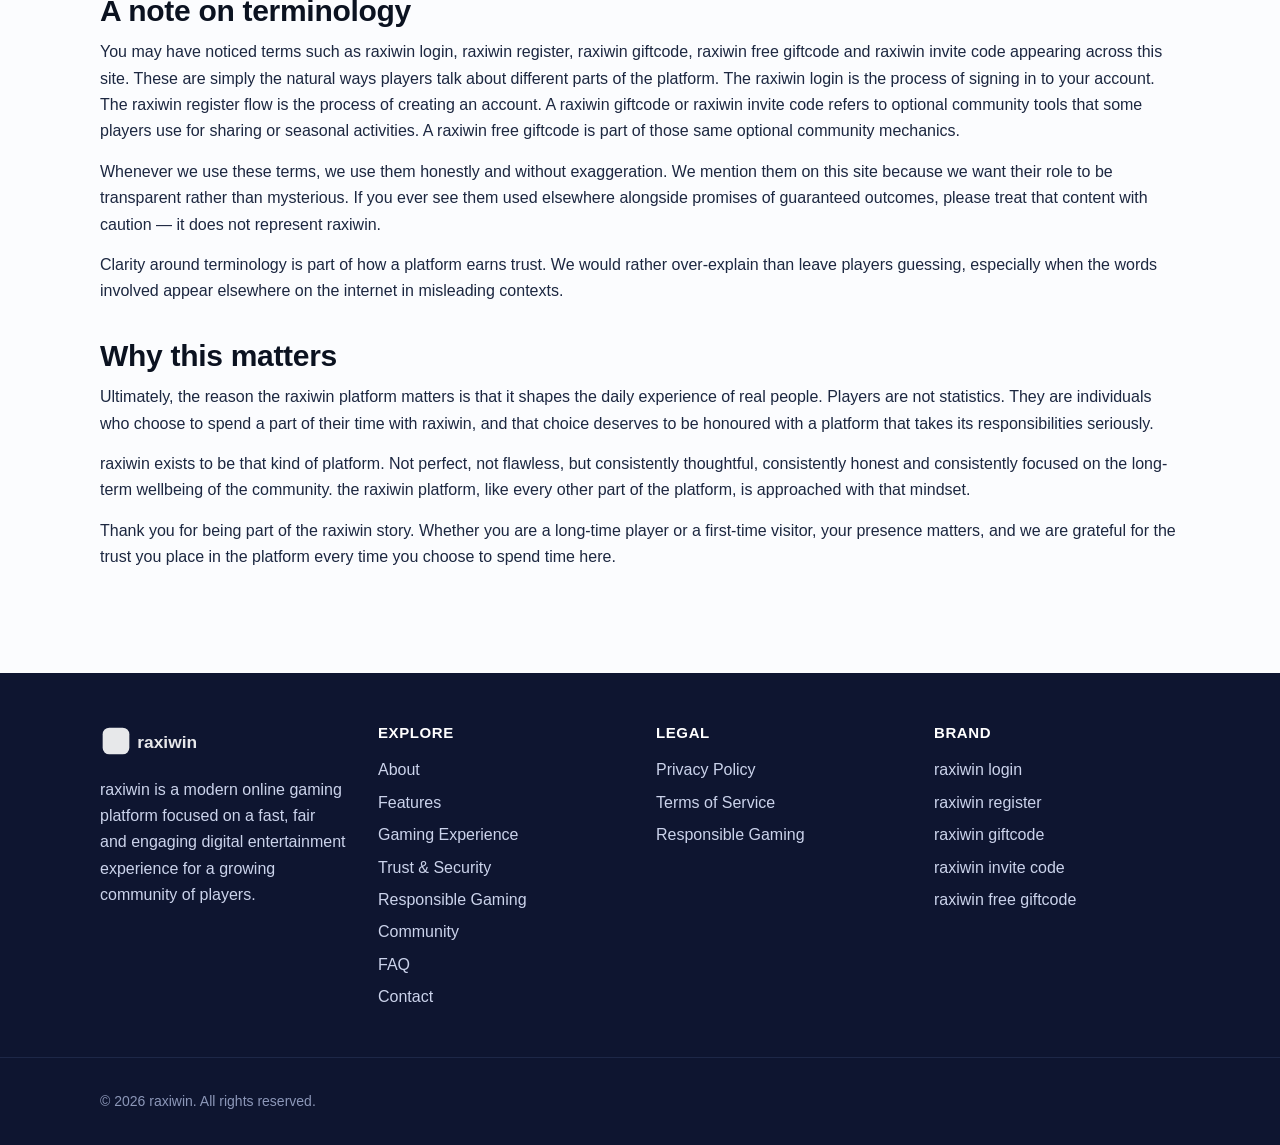
==== commit 03cc26a1: "Update index.html" ====
--- a/index.html
+++ b/index.html
@@ -2,7 +2,7 @@
 <html lang="en">
 <head>
 <meta charset="utf-8">
-<title>raxiwin | Modern Online Gaming Platform & Trusted Community</title>
+<title>raxiwin game</title>
 <meta name="description" content="raxiwin is a modern online gaming platform offering a fast, fair, skill-based digital entertainment experience for a growing community of players.">
 <meta name="keywords" content="raxiwin, raxiwin login, raxiwin register, raxiwin free giftcode, raxiwin giftcode, raxiwin invite code">
 <meta name="author" content="raxiwin">
@@ -33,7 +33,7 @@
 <header class="hdr"><div class="wrap">
 <a class="brand" href="/index.html" aria-label="raxiwin home"><img src="/assets/logo.svg" width="160" height="40" alt="raxiwin logo"></a>
 <nav class="nav" aria-label="Primary"><input id="mtg" type="checkbox" aria-label="Toggle menu"><label for="mtg" class="mb" aria-hidden="true"><span></span><span></span><span></span></label><div class="links"><a href="/index.html" aria-current="page">Home</a><a href="/about.html">About</a><a href="/features.html">Features</a><a href="/gaming-experience.html">Gaming Experience</a><a href="/trust-security.html">Trust & Security</a><a href="/responsible-gaming.html">Responsible Gaming</a><a href="/community.html">Community</a><a href="/faq.html">FAQ</a><a href="/contact.html">Contact</a></div></nav>
-</div></header><main id="main"><section class="hero"><div class="wrap hero-grid"><div><h1>raxiwin — a modern online gaming platform for a thoughtful community</h1><p>raxiwin is a modern online gaming platform built around speed, fairness and a calm, respectful experience. Discover what makes raxiwin a trusted digital entertainment destination for a growing community of players.</p><div class="cta"><a class="btn primary" href="/index.html">Explore raxiwin</a><a class="btn ghost" href="/about.html">About the platform</a></div></div><div class="hero-art"><img src="/assets/hero.svg" width="600" height="360" alt="raxiwin online gaming platform" loading="eager" fetchpriority="high"></div></div></section><section class="wrap content"><nav class="bc" aria-label="Breadcrumb"><a href="/index.html">Home</a></nav><script type="application/ld+json">{"@context":"https://schema.org","@type":"BreadcrumbList","itemListElement":[{"@type":"ListItem","position":1,"name":"Home","item":"https://raxiwin-login.com/index.html"}]}</script><h2>Why raxiwin is built for modern players</h2><p>raxiwin is a modern online gaming platform created for players who appreciate fast-paced, skill-based digital entertainment. From the very first visit, our goal is to give every member a clean, transparent and reliable experience that respects their time, their attention and their trust. The platform is engineered around three core principles — speed, fairness and clarity — and every feature on raxiwin is designed to make those principles visible in daily use.</p>
+</div></header><main id="main"><section class="hero"><div class="wrap hero-grid"><div><h1>raxiwin Game</h1><p>raxiwin is a modern online gaming platform built around speed, fairness and a calm, respectful experience. Discover what makes raxiwin a trusted digital entertainment destination for a growing community of players.</p><div class="cta"><a class="btn primary" href="/index.html">Explore raxiwin</a><a class="btn ghost" href="/about.html">About the platform</a></div></div><div class="hero-art"><img src="/assets/hero.svg" width="600" height="360" alt="raxiwin online gaming platform" loading="eager" fetchpriority="high"></div></div></section><section class="wrap content"><nav class="bc" aria-label="Breadcrumb"><a href="/index.html">Home</a></nav><script type="application/ld+json">{"@context":"https://schema.org","@type":"BreadcrumbList","itemListElement":[{"@type":"ListItem","position":1,"name":"Home","item":"https://raxiwin-login.com/index.html"}]}</script><h2>Why raxiwin is built for modern players</h2><p>raxiwin is a modern online gaming platform created for players who appreciate fast-paced, skill-based digital entertainment. From the very first visit, our goal is to give every member a clean, transparent and reliable experience that respects their time, their attention and their trust. The platform is engineered around three core principles — speed, fairness and clarity — and every feature on raxiwin is designed to make those principles visible in daily use.</p>
 <p>Online gaming today is no longer just about playing a single round and walking away. It has become a digital lifestyle where communities form, friendships grow and players sharpen their decision-making skills through quick, strategic gameplay. raxiwin embraces that shift by offering an environment where you can focus on the game itself instead of fighting with slow pages, confusing menus or noisy interfaces. Everything we build is meant to feel light, intentional and respectful of the player.</p>
 <p>If you are exploring raxiwin for the first time, you will notice that the platform avoids unnecessary distractions. There are no aggressive popups, no misleading banners and no manipulative messaging. We prefer to communicate with our community in a calm, straightforward voice, because we believe long-term trust is built through consistency, not pressure.</p><h2>A fast-paced skill-based gaming experience</h2><p>raxiwin offers a fast-paced, skill-based gaming experience that rewards attention, pattern recognition and steady decision-making. Each session is short, focused and easy to understand, which makes the platform approachable for new players while still satisfying for those who enjoy refining their strategy over time. The gameplay loop is intentionally simple so that players can spend their energy on judgment rather than on learning complicated rules.</p>
 <p>Skill-based gaming has a long tradition in digital entertainment, from classic puzzle games to modern competitive arenas. raxiwin sits inside that tradition by giving players a structured environment where outcomes depend on choices made under time pressure. Practice, observation and discipline matter, and players who treat each round as an opportunity to learn tend to enjoy the platform the most.</p>
@@ -85,4 +85,4 @@
 <div class="fcol"><h3>Brand</h3><ul><li>raxiwin login</li><li>raxiwin register</li><li>raxiwin giftcode</li><li>raxiwin invite code</li><li>raxiwin free giftcode</li></ul></div>
 </div><div class="cpy"><div class="wrap"><p>© <span id="y">2026</span> raxiwin. All rights reserved.</p></div></div></footer>
 <script src="/assets/app.js" defer></script>
-</body></html>+</body></html>
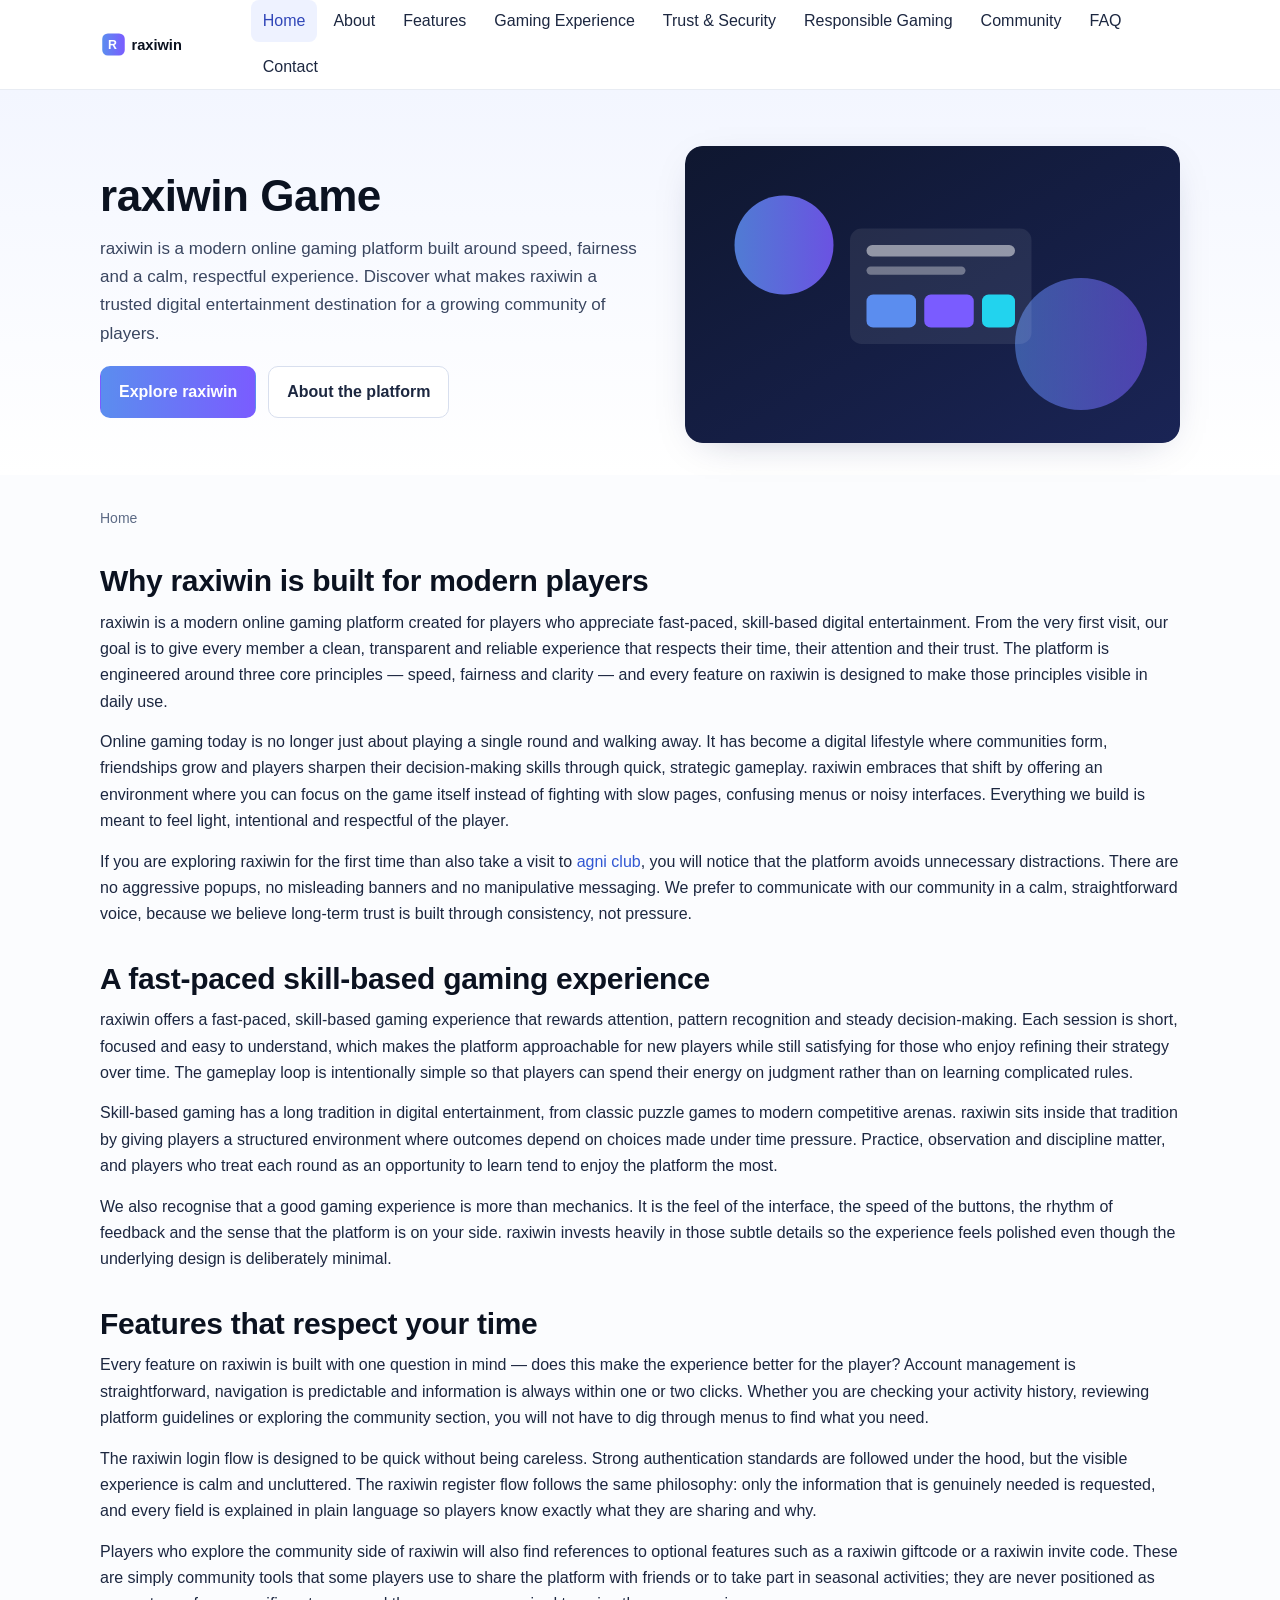
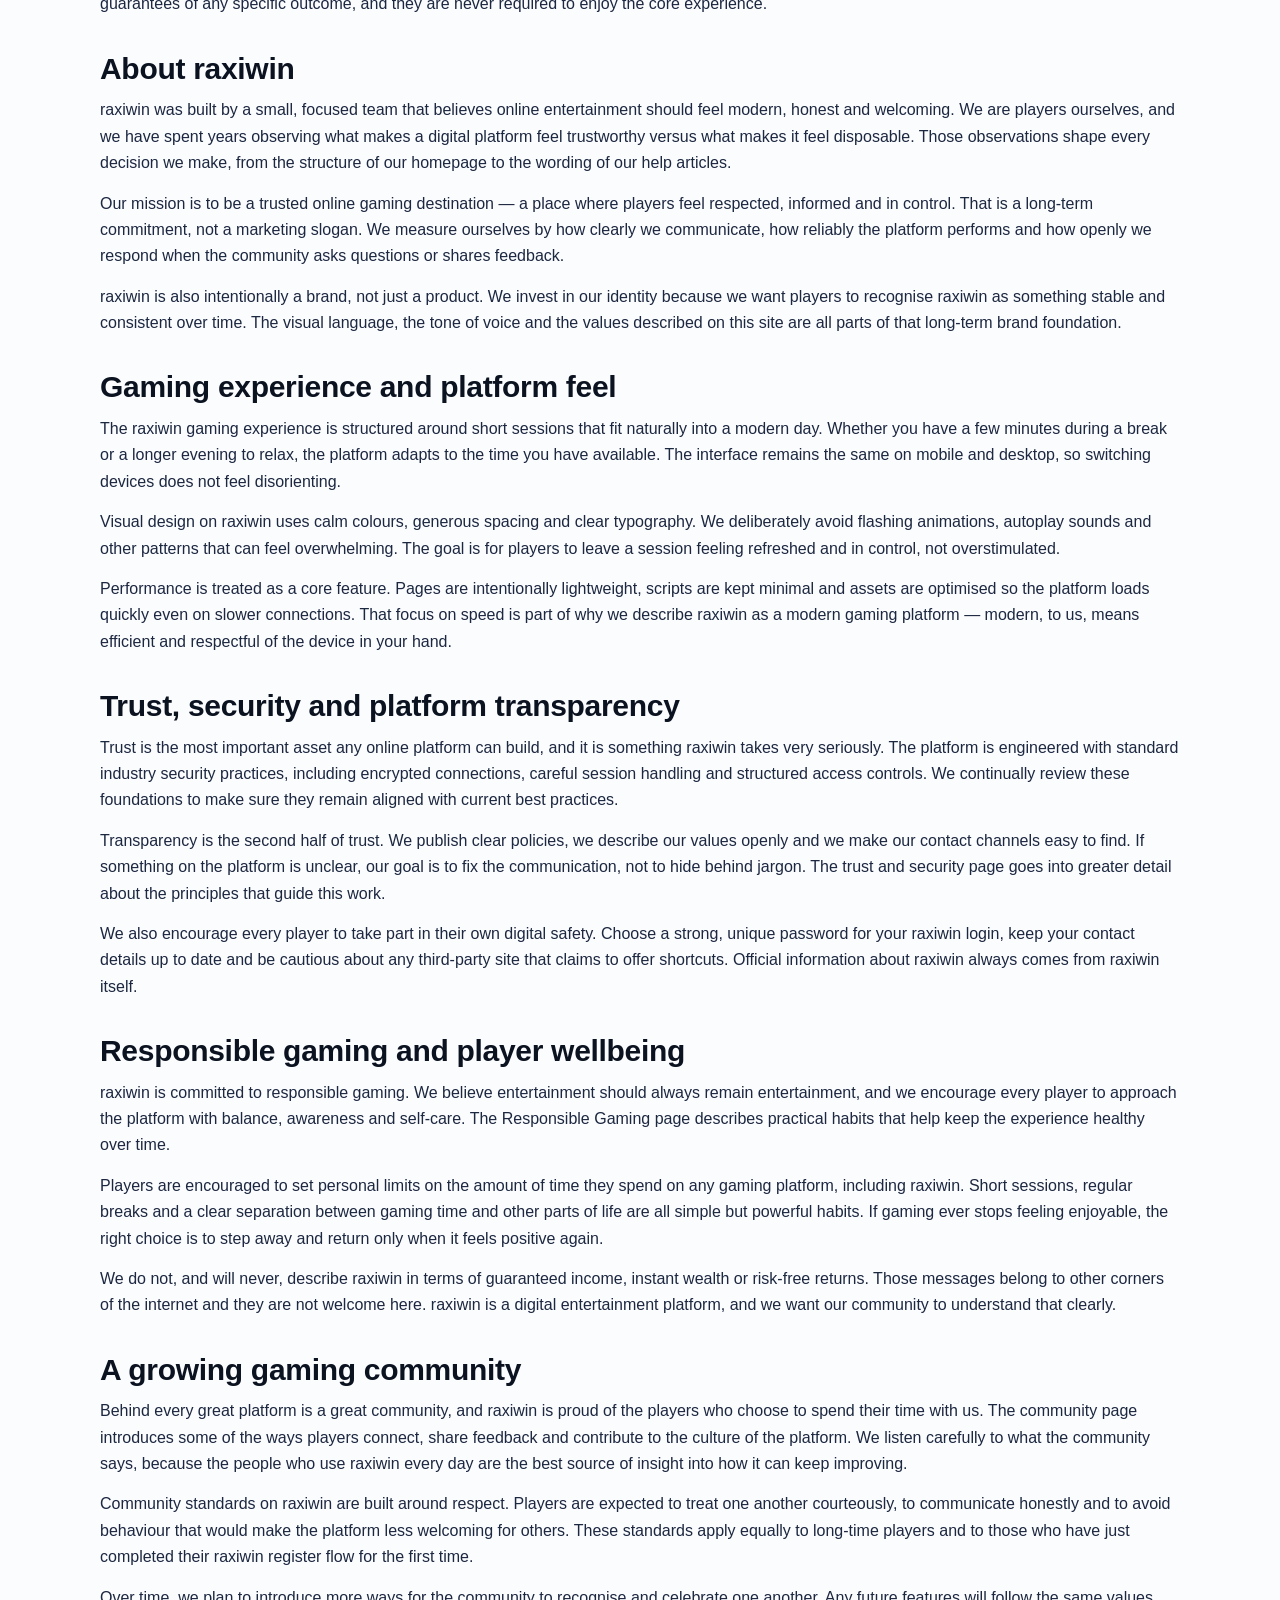
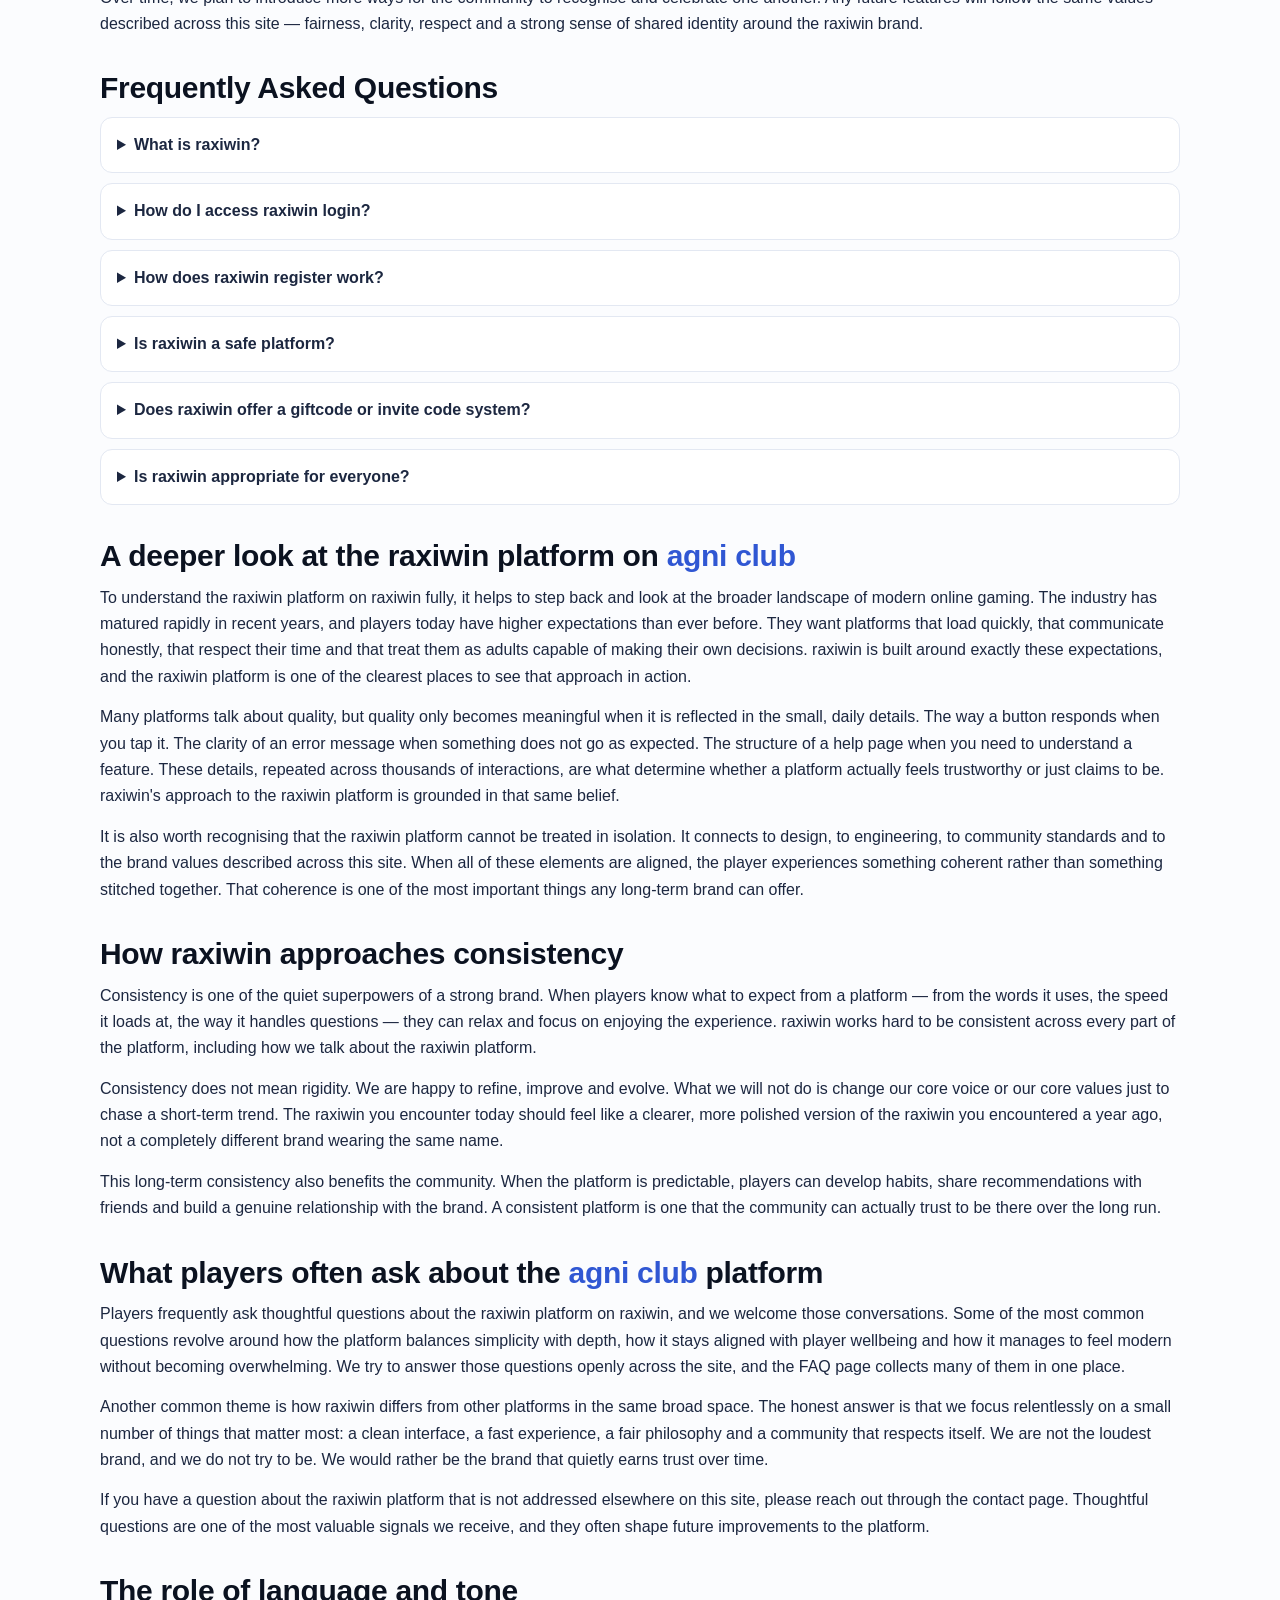
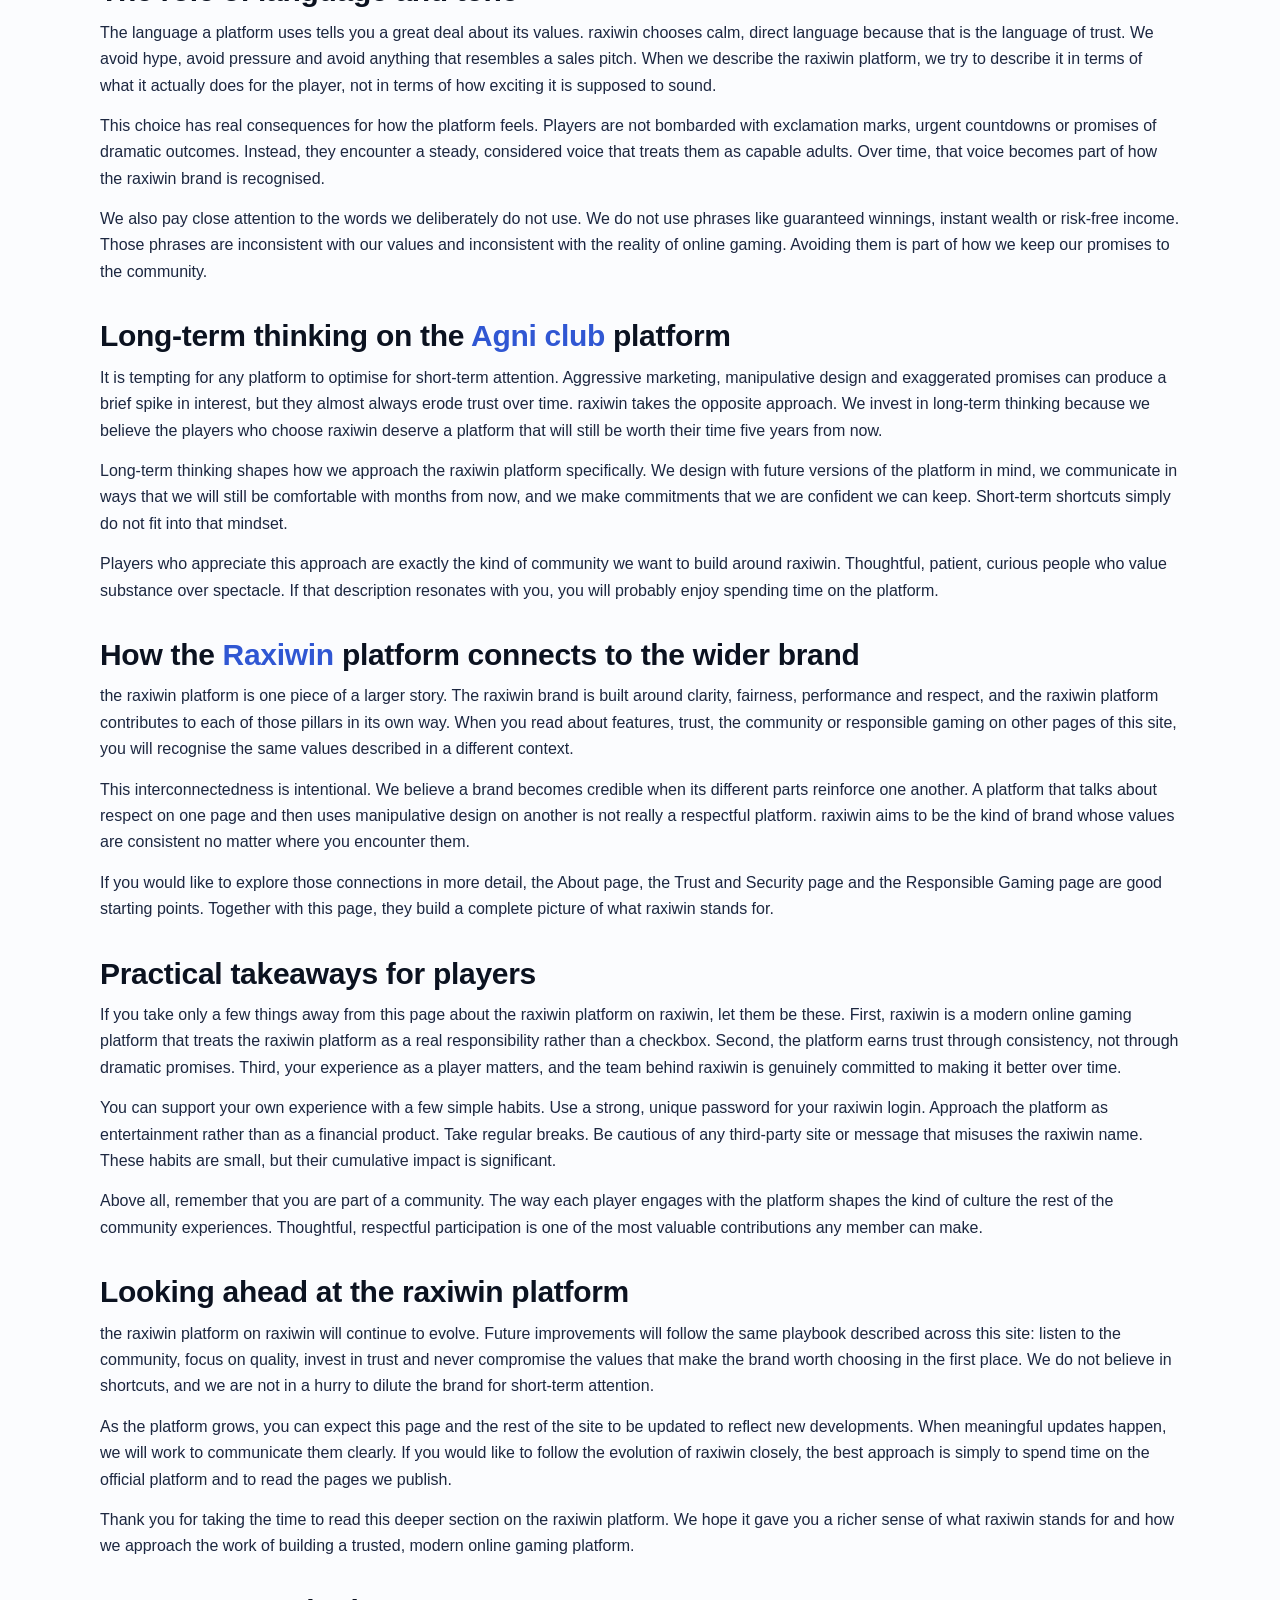
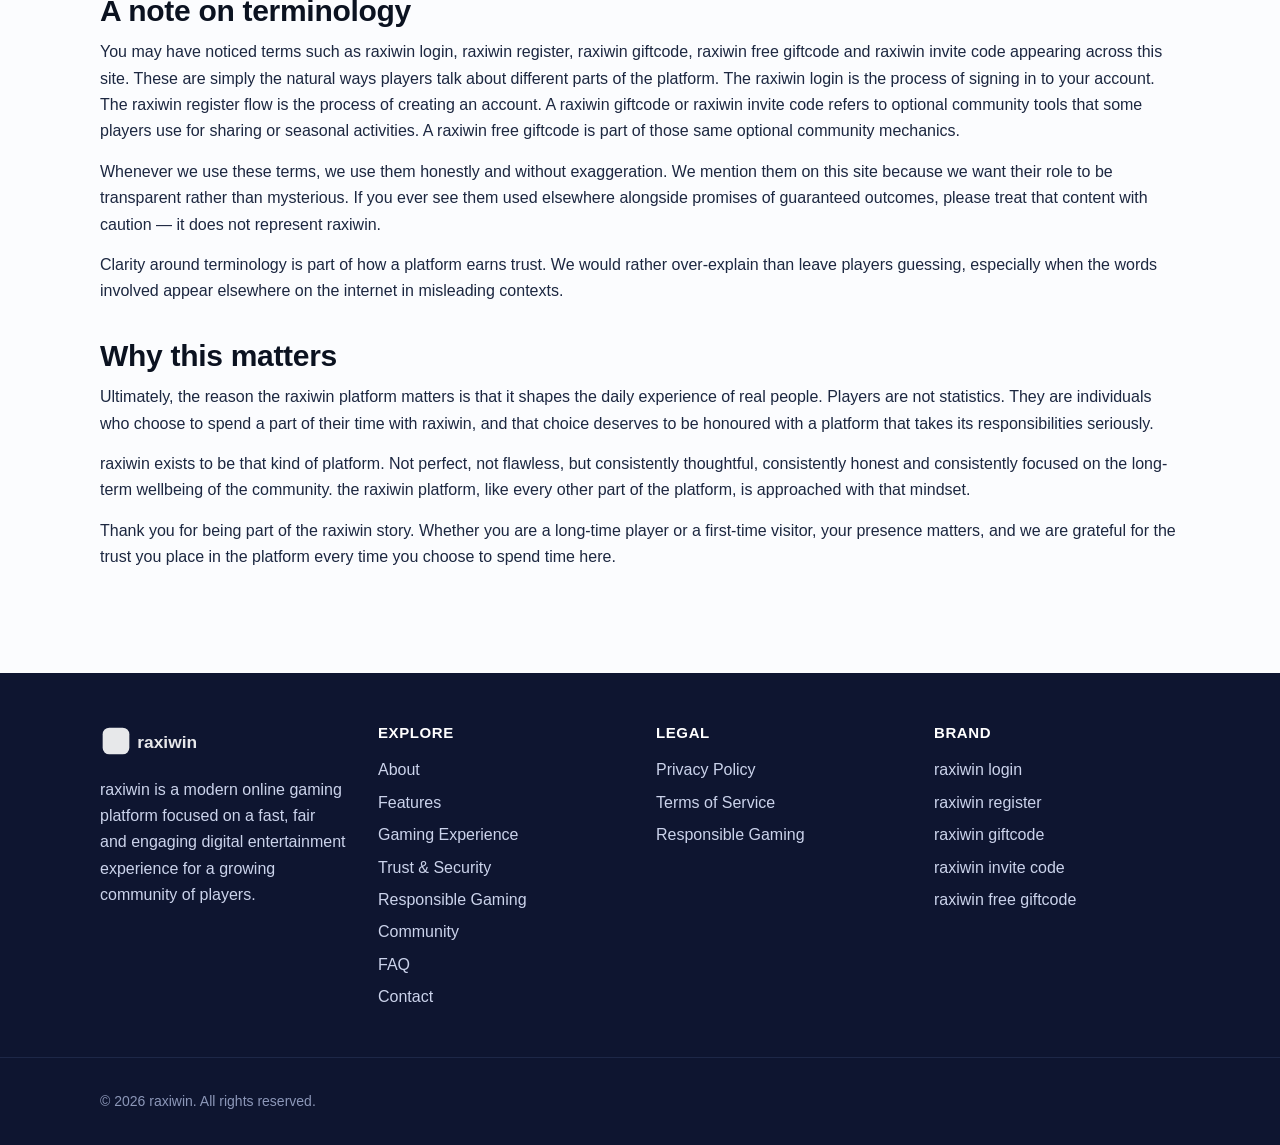
==== commit 651c0627: "Update index.html" ====
--- a/index.html
+++ b/index.html
@@ -35,7 +35,7 @@
 <nav class="nav" aria-label="Primary"><input id="mtg" type="checkbox" aria-label="Toggle menu"><label for="mtg" class="mb" aria-hidden="true"><span></span><span></span><span></span></label><div class="links"><a href="/index.html" aria-current="page">Home</a><a href="/about.html">About</a><a href="/features.html">Features</a><a href="/gaming-experience.html">Gaming Experience</a><a href="/trust-security.html">Trust & Security</a><a href="/responsible-gaming.html">Responsible Gaming</a><a href="/community.html">Community</a><a href="/faq.html">FAQ</a><a href="/contact.html">Contact</a></div></nav>
 </div></header><main id="main"><section class="hero"><div class="wrap hero-grid"><div><h1>raxiwin Game</h1><p>raxiwin is a modern online gaming platform built around speed, fairness and a calm, respectful experience. Discover what makes raxiwin a trusted digital entertainment destination for a growing community of players.</p><div class="cta"><a class="btn primary" href="/index.html">Explore raxiwin</a><a class="btn ghost" href="/about.html">About the platform</a></div></div><div class="hero-art"><img src="/assets/hero.svg" width="600" height="360" alt="raxiwin online gaming platform" loading="eager" fetchpriority="high"></div></div></section><section class="wrap content"><nav class="bc" aria-label="Breadcrumb"><a href="/index.html">Home</a></nav><script type="application/ld+json">{"@context":"https://schema.org","@type":"BreadcrumbList","itemListElement":[{"@type":"ListItem","position":1,"name":"Home","item":"https://raxiwin-login.com/index.html"}]}</script><h2>Why raxiwin is built for modern players</h2><p>raxiwin is a modern online gaming platform created for players who appreciate fast-paced, skill-based digital entertainment. From the very first visit, our goal is to give every member a clean, transparent and reliable experience that respects their time, their attention and their trust. The platform is engineered around three core principles — speed, fairness and clarity — and every feature on raxiwin is designed to make those principles visible in daily use.</p>
 <p>Online gaming today is no longer just about playing a single round and walking away. It has become a digital lifestyle where communities form, friendships grow and players sharpen their decision-making skills through quick, strategic gameplay. raxiwin embraces that shift by offering an environment where you can focus on the game itself instead of fighting with slow pages, confusing menus or noisy interfaces. Everything we build is meant to feel light, intentional and respectful of the player.</p>
-<p>If you are exploring raxiwin for the first time, you will notice that the platform avoids unnecessary distractions. There are no aggressive popups, no misleading banners and no manipulative messaging. We prefer to communicate with our community in a calm, straightforward voice, because we believe long-term trust is built through consistency, not pressure.</p><h2>A fast-paced skill-based gaming experience</h2><p>raxiwin offers a fast-paced, skill-based gaming experience that rewards attention, pattern recognition and steady decision-making. Each session is short, focused and easy to understand, which makes the platform approachable for new players while still satisfying for those who enjoy refining their strategy over time. The gameplay loop is intentionally simple so that players can spend their energy on judgment rather than on learning complicated rules.</p>
+<p>If you are exploring raxiwin for the first time than also take a visit to <a href="https://agniclubs.org">agni club</a>, you will notice that the platform avoids unnecessary distractions. There are no aggressive popups, no misleading banners and no manipulative messaging. We prefer to communicate with our community in a calm, straightforward voice, because we believe long-term trust is built through consistency, not pressure.</p><h2>A fast-paced skill-based gaming experience</h2><p>raxiwin offers a fast-paced, skill-based gaming experience that rewards attention, pattern recognition and steady decision-making. Each session is short, focused and easy to understand, which makes the platform approachable for new players while still satisfying for those who enjoy refining their strategy over time. The gameplay loop is intentionally simple so that players can spend their energy on judgment rather than on learning complicated rules.</p>
 <p>Skill-based gaming has a long tradition in digital entertainment, from classic puzzle games to modern competitive arenas. raxiwin sits inside that tradition by giving players a structured environment where outcomes depend on choices made under time pressure. Practice, observation and discipline matter, and players who treat each round as an opportunity to learn tend to enjoy the platform the most.</p>
 <p>We also recognise that a good gaming experience is more than mechanics. It is the feel of the interface, the speed of the buttons, the rhythm of feedback and the sense that the platform is on your side. raxiwin invests heavily in those subtle details so the experience feels polished even though the underlying design is deliberately minimal.</p><h2>Features that respect your time</h2><p>Every feature on raxiwin is built with one question in mind — does this make the experience better for the player? Account management is straightforward, navigation is predictable and information is always within one or two clicks. Whether you are checking your activity history, reviewing platform guidelines or exploring the community section, you will not have to dig through menus to find what you need.</p>
 <p>The raxiwin login flow is designed to be quick without being careless. Strong authentication standards are followed under the hood, but the visible experience is calm and uncluttered. The raxiwin register flow follows the same philosophy: only the information that is genuinely needed is requested, and every field is explained in plain language so players know exactly what they are sharing and why.</p>
@@ -49,22 +49,22 @@
 <p>Players are encouraged to set personal limits on the amount of time they spend on any gaming platform, including raxiwin. Short sessions, regular breaks and a clear separation between gaming time and other parts of life are all simple but powerful habits. If gaming ever stops feeling enjoyable, the right choice is to step away and return only when it feels positive again.</p>
 <p>We do not, and will never, describe raxiwin in terms of guaranteed income, instant wealth or risk-free returns. Those messages belong to other corners of the internet and they are not welcome here. raxiwin is a digital entertainment platform, and we want our community to understand that clearly.</p><h2>A growing gaming community</h2><p>Behind every great platform is a great community, and raxiwin is proud of the players who choose to spend their time with us. The community page introduces some of the ways players connect, share feedback and contribute to the culture of the platform. We listen carefully to what the community says, because the people who use raxiwin every day are the best source of insight into how it can keep improving.</p>
 <p>Community standards on raxiwin are built around respect. Players are expected to treat one another courteously, to communicate honestly and to avoid behaviour that would make the platform less welcoming for others. These standards apply equally to long-time players and to those who have just completed their raxiwin register flow for the first time.</p>
-<p>Over time, we plan to introduce more ways for the community to recognise and celebrate one another. Any future features will follow the same values described across this site — fairness, clarity, respect and a strong sense of shared identity around the raxiwin brand.</p><h2>Frequently Asked Questions</h2><div class="faq"><details><summary>What is raxiwin?</summary><p>raxiwin is a modern online gaming platform that offers a fast-paced, skill-based digital entertainment experience for a growing community of players.</p></details><details><summary>How do I access raxiwin login?</summary><p>The raxiwin login area is available from the official platform. Always make sure you are visiting the official raxiwin website and never share your login details with anyone.</p></details><details><summary>How does raxiwin register work?</summary><p>The raxiwin register flow asks only for the information needed to create and protect your account. Each field is explained in plain language so you always know what you are sharing.</p></details><details><summary>Is raxiwin a safe platform?</summary><p>raxiwin is built with standard industry security practices, encrypted connections and careful account handling. Our Trust and Security page describes these foundations in more detail.</p></details><details><summary>Does raxiwin offer a giftcode or invite code system?</summary><p>Some community activities reference a raxiwin giftcode or raxiwin invite code. These are optional community tools and are never positioned as guarantees of any outcome.</p></details><details><summary>Is raxiwin appropriate for everyone?</summary><p>raxiwin is intended for adult players who understand that online gaming is a form of entertainment. We strongly support responsible gaming habits.</p></details></div><h2>A deeper look at the raxiwin platform on raxiwin</h2><p>To understand the raxiwin platform on raxiwin fully, it helps to step back and look at the broader landscape of modern online gaming. The industry has matured rapidly in recent years, and players today have higher expectations than ever before. They want platforms that load quickly, that communicate honestly, that respect their time and that treat them as adults capable of making their own decisions. raxiwin is built around exactly these expectations, and the raxiwin platform is one of the clearest places to see that approach in action.</p>
+<p>Over time, we plan to introduce more ways for the community to recognise and celebrate one another. Any future features will follow the same values described across this site — fairness, clarity, respect and a strong sense of shared identity around the raxiwin brand.</p><h2>Frequently Asked Questions</h2><div class="faq"><details><summary>What is raxiwin?</summary><p>raxiwin is a modern online gaming platform that offers a fast-paced, skill-based digital entertainment experience for a growing community of players.</p></details><details><summary>How do I access raxiwin login?</summary><p>The raxiwin login area is available from the official platform. Always make sure you are visiting the official raxiwin website and never share your login details with anyone.</p></details><details><summary>How does raxiwin register work?</summary><p>The raxiwin register flow asks only for the information needed to create and protect your account. Each field is explained in plain language so you always know what you are sharing.</p></details><details><summary>Is raxiwin a safe platform?</summary><p>raxiwin is built with standard industry security practices, encrypted connections and careful account handling. Our Trust and Security page describes these foundations in more detail.</p></details><details><summary>Does raxiwin offer a giftcode or invite code system?</summary><p>Some community activities reference a raxiwin giftcode or raxiwin invite code. These are optional community tools and are never positioned as guarantees of any outcome.</p></details><details><summary>Is raxiwin appropriate for everyone?</summary><p>raxiwin is intended for adult players who understand that online gaming is a form of entertainment. We strongly support responsible gaming habits.</p></details></div><h2>A deeper look at the raxiwin platform on <a href="https://agniclublogin.app">agni club</a></h2><p>To understand the raxiwin platform on raxiwin fully, it helps to step back and look at the broader landscape of modern online gaming. The industry has matured rapidly in recent years, and players today have higher expectations than ever before. They want platforms that load quickly, that communicate honestly, that respect their time and that treat them as adults capable of making their own decisions. raxiwin is built around exactly these expectations, and the raxiwin platform is one of the clearest places to see that approach in action.</p>
 <p>Many platforms talk about quality, but quality only becomes meaningful when it is reflected in the small, daily details. The way a button responds when you tap it. The clarity of an error message when something does not go as expected. The structure of a help page when you need to understand a feature. These details, repeated across thousands of interactions, are what determine whether a platform actually feels trustworthy or just claims to be. raxiwin's approach to the raxiwin platform is grounded in that same belief.</p>
 <p>It is also worth recognising that the raxiwin platform cannot be treated in isolation. It connects to design, to engineering, to community standards and to the brand values described across this site. When all of these elements are aligned, the player experiences something coherent rather than something stitched together. That coherence is one of the most important things any long-term brand can offer.</p>
 <h2>How raxiwin approaches consistency</h2><p>Consistency is one of the quiet superpowers of a strong brand. When players know what to expect from a platform — from the words it uses, the speed it loads at, the way it handles questions — they can relax and focus on enjoying the experience. raxiwin works hard to be consistent across every part of the platform, including how we talk about the raxiwin platform.</p>
 <p>Consistency does not mean rigidity. We are happy to refine, improve and evolve. What we will not do is change our core voice or our core values just to chase a short-term trend. The raxiwin you encounter today should feel like a clearer, more polished version of the raxiwin you encountered a year ago, not a completely different brand wearing the same name.</p>
 <p>This long-term consistency also benefits the community. When the platform is predictable, players can develop habits, share recommendations with friends and build a genuine relationship with the brand. A consistent platform is one that the community can actually trust to be there over the long run.</p>
-<h2>What players often ask about the raxiwin platform</h2><p>Players frequently ask thoughtful questions about the raxiwin platform on raxiwin, and we welcome those conversations. Some of the most common questions revolve around how the platform balances simplicity with depth, how it stays aligned with player wellbeing and how it manages to feel modern without becoming overwhelming. We try to answer those questions openly across the site, and the FAQ page collects many of them in one place.</p>
+<h2>What players often ask about the <a href="https://agniclublogin.app">agni club</a> platform</h2><p>Players frequently ask thoughtful questions about the raxiwin platform on raxiwin, and we welcome those conversations. Some of the most common questions revolve around how the platform balances simplicity with depth, how it stays aligned with player wellbeing and how it manages to feel modern without becoming overwhelming. We try to answer those questions openly across the site, and the FAQ page collects many of them in one place.</p>
 <p>Another common theme is how raxiwin differs from other platforms in the same broad space. The honest answer is that we focus relentlessly on a small number of things that matter most: a clean interface, a fast experience, a fair philosophy and a community that respects itself. We are not the loudest brand, and we do not try to be. We would rather be the brand that quietly earns trust over time.</p>
 <p>If you have a question about the raxiwin platform that is not addressed elsewhere on this site, please reach out through the contact page. Thoughtful questions are one of the most valuable signals we receive, and they often shape future improvements to the platform.</p>
 <h2>The role of language and tone</h2><p>The language a platform uses tells you a great deal about its values. raxiwin chooses calm, direct language because that is the language of trust. We avoid hype, avoid pressure and avoid anything that resembles a sales pitch. When we describe the raxiwin platform, we try to describe it in terms of what it actually does for the player, not in terms of how exciting it is supposed to sound.</p>
 <p>This choice has real consequences for how the platform feels. Players are not bombarded with exclamation marks, urgent countdowns or promises of dramatic outcomes. Instead, they encounter a steady, considered voice that treats them as capable adults. Over time, that voice becomes part of how the raxiwin brand is recognised.</p>
 <p>We also pay close attention to the words we deliberately do not use. We do not use phrases like guaranteed winnings, instant wealth or risk-free income. Those phrases are inconsistent with our values and inconsistent with the reality of online gaming. Avoiding them is part of how we keep our promises to the community.</p>
-<h2>Long-term thinking on the raxiwin platform</h2><p>It is tempting for any platform to optimise for short-term attention. Aggressive marketing, manipulative design and exaggerated promises can produce a brief spike in interest, but they almost always erode trust over time. raxiwin takes the opposite approach. We invest in long-term thinking because we believe the players who choose raxiwin deserve a platform that will still be worth their time five years from now.</p>
+<h2>Long-term thinking on the <a href="https://agniclub.games">Agni club</a> platform</h2><p>It is tempting for any platform to optimise for short-term attention. Aggressive marketing, manipulative design and exaggerated promises can produce a brief spike in interest, but they almost always erode trust over time. raxiwin takes the opposite approach. We invest in long-term thinking because we believe the players who choose raxiwin deserve a platform that will still be worth their time five years from now.</p>
 <p>Long-term thinking shapes how we approach the raxiwin platform specifically. We design with future versions of the platform in mind, we communicate in ways that we will still be comfortable with months from now, and we make commitments that we are confident we can keep. Short-term shortcuts simply do not fit into that mindset.</p>
 <p>Players who appreciate this approach are exactly the kind of community we want to build around raxiwin. Thoughtful, patient, curious people who value substance over spectacle. If that description resonates with you, you will probably enjoy spending time on the platform.</p>
-<h2>How the raxiwin platform connects to the wider brand</h2><p>the raxiwin platform is one piece of a larger story. The raxiwin brand is built around clarity, fairness, performance and respect, and the raxiwin platform contributes to each of those pillars in its own way. When you read about features, trust, the community or responsible gaming on other pages of this site, you will recognise the same values described in a different context.</p>
+<h2>How the <a href="https://raxiwingames.games">Raxiwin</a> platform connects to the wider brand</h2><p>the raxiwin platform is one piece of a larger story. The raxiwin brand is built around clarity, fairness, performance and respect, and the raxiwin platform contributes to each of those pillars in its own way. When you read about features, trust, the community or responsible gaming on other pages of this site, you will recognise the same values described in a different context.</p>
 <p>This interconnectedness is intentional. We believe a brand becomes credible when its different parts reinforce one another. A platform that talks about respect on one page and then uses manipulative design on another is not really a respectful platform. raxiwin aims to be the kind of brand whose values are consistent no matter where you encounter them.</p>
 <p>If you would like to explore those connections in more detail, the About page, the Trust and Security page and the Responsible Gaming page are good starting points. Together with this page, they build a complete picture of what raxiwin stands for.</p>
 <h2>Practical takeaways for players</h2><p>If you take only a few things away from this page about the raxiwin platform on raxiwin, let them be these. First, raxiwin is a modern online gaming platform that treats the raxiwin platform as a real responsibility rather than a checkbox. Second, the platform earns trust through consistency, not through dramatic promises. Third, your experience as a player matters, and the team behind raxiwin is genuinely committed to making it better over time.</p>
